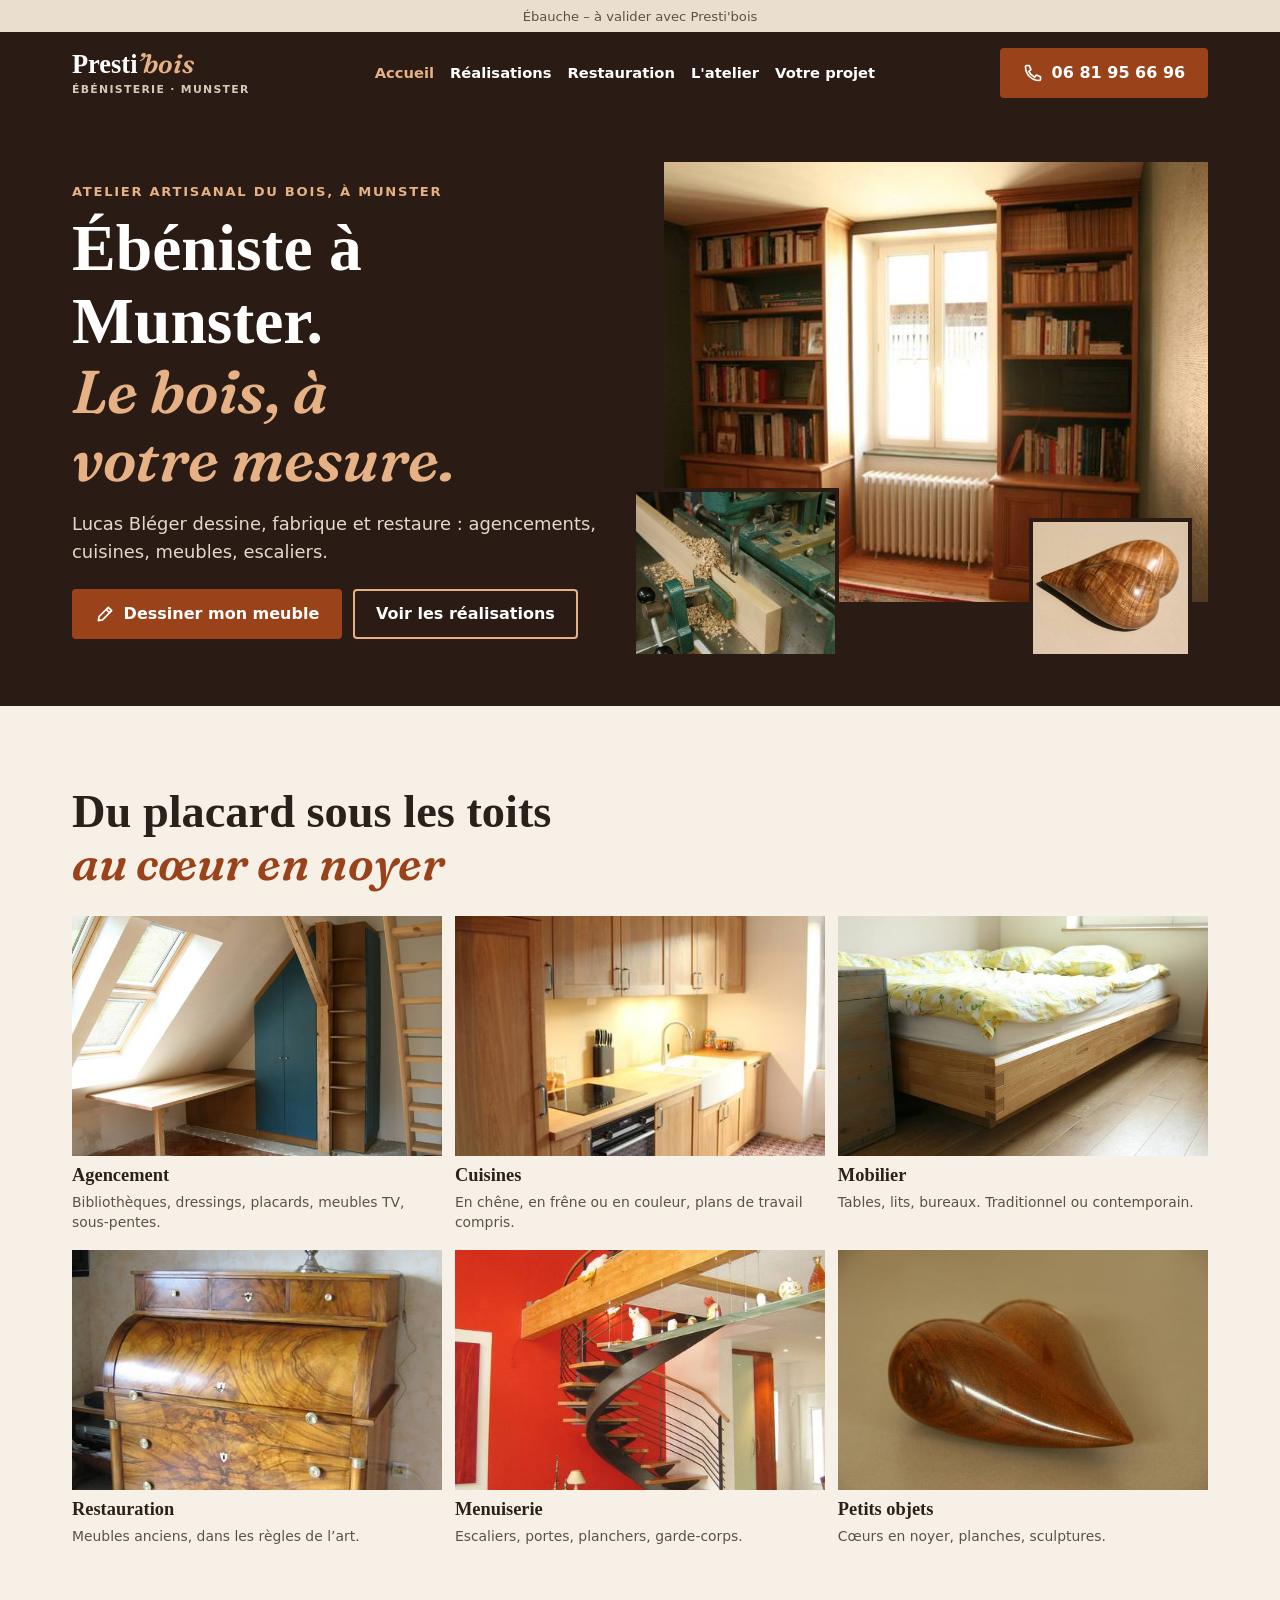
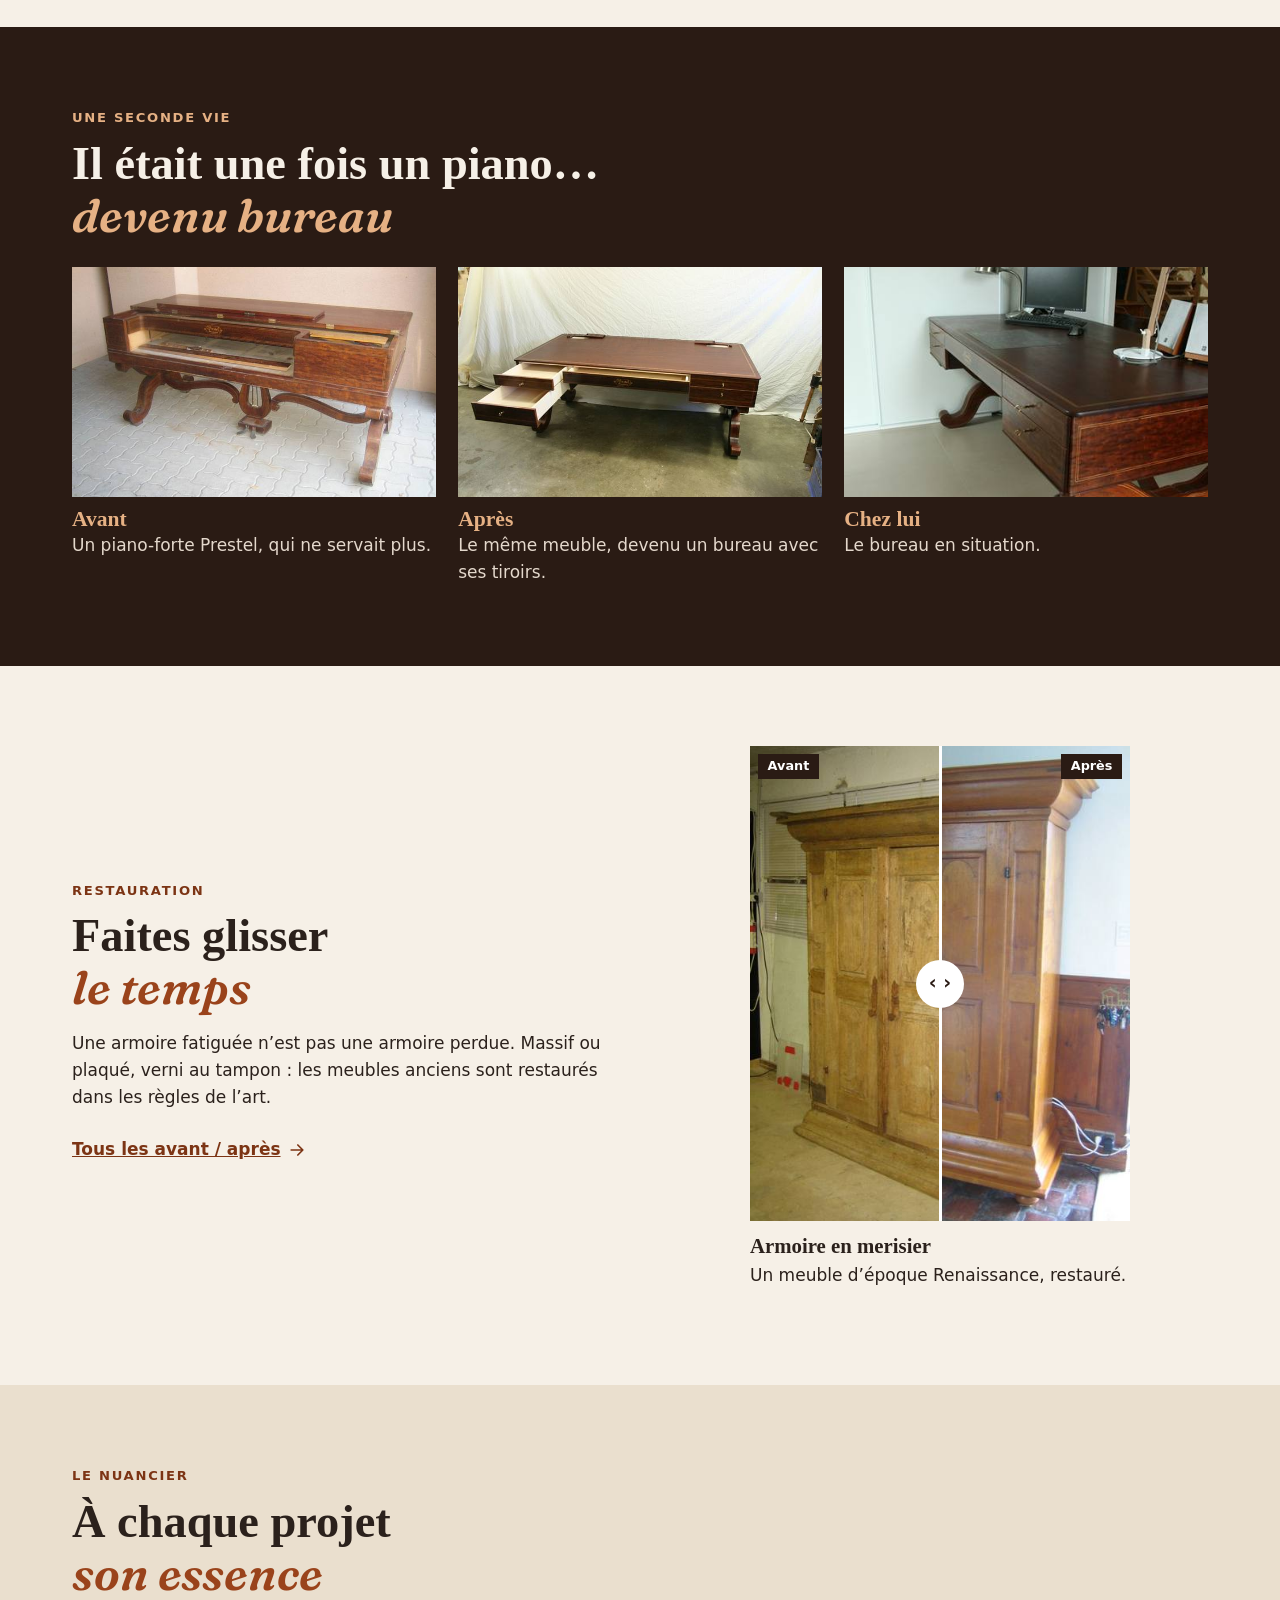
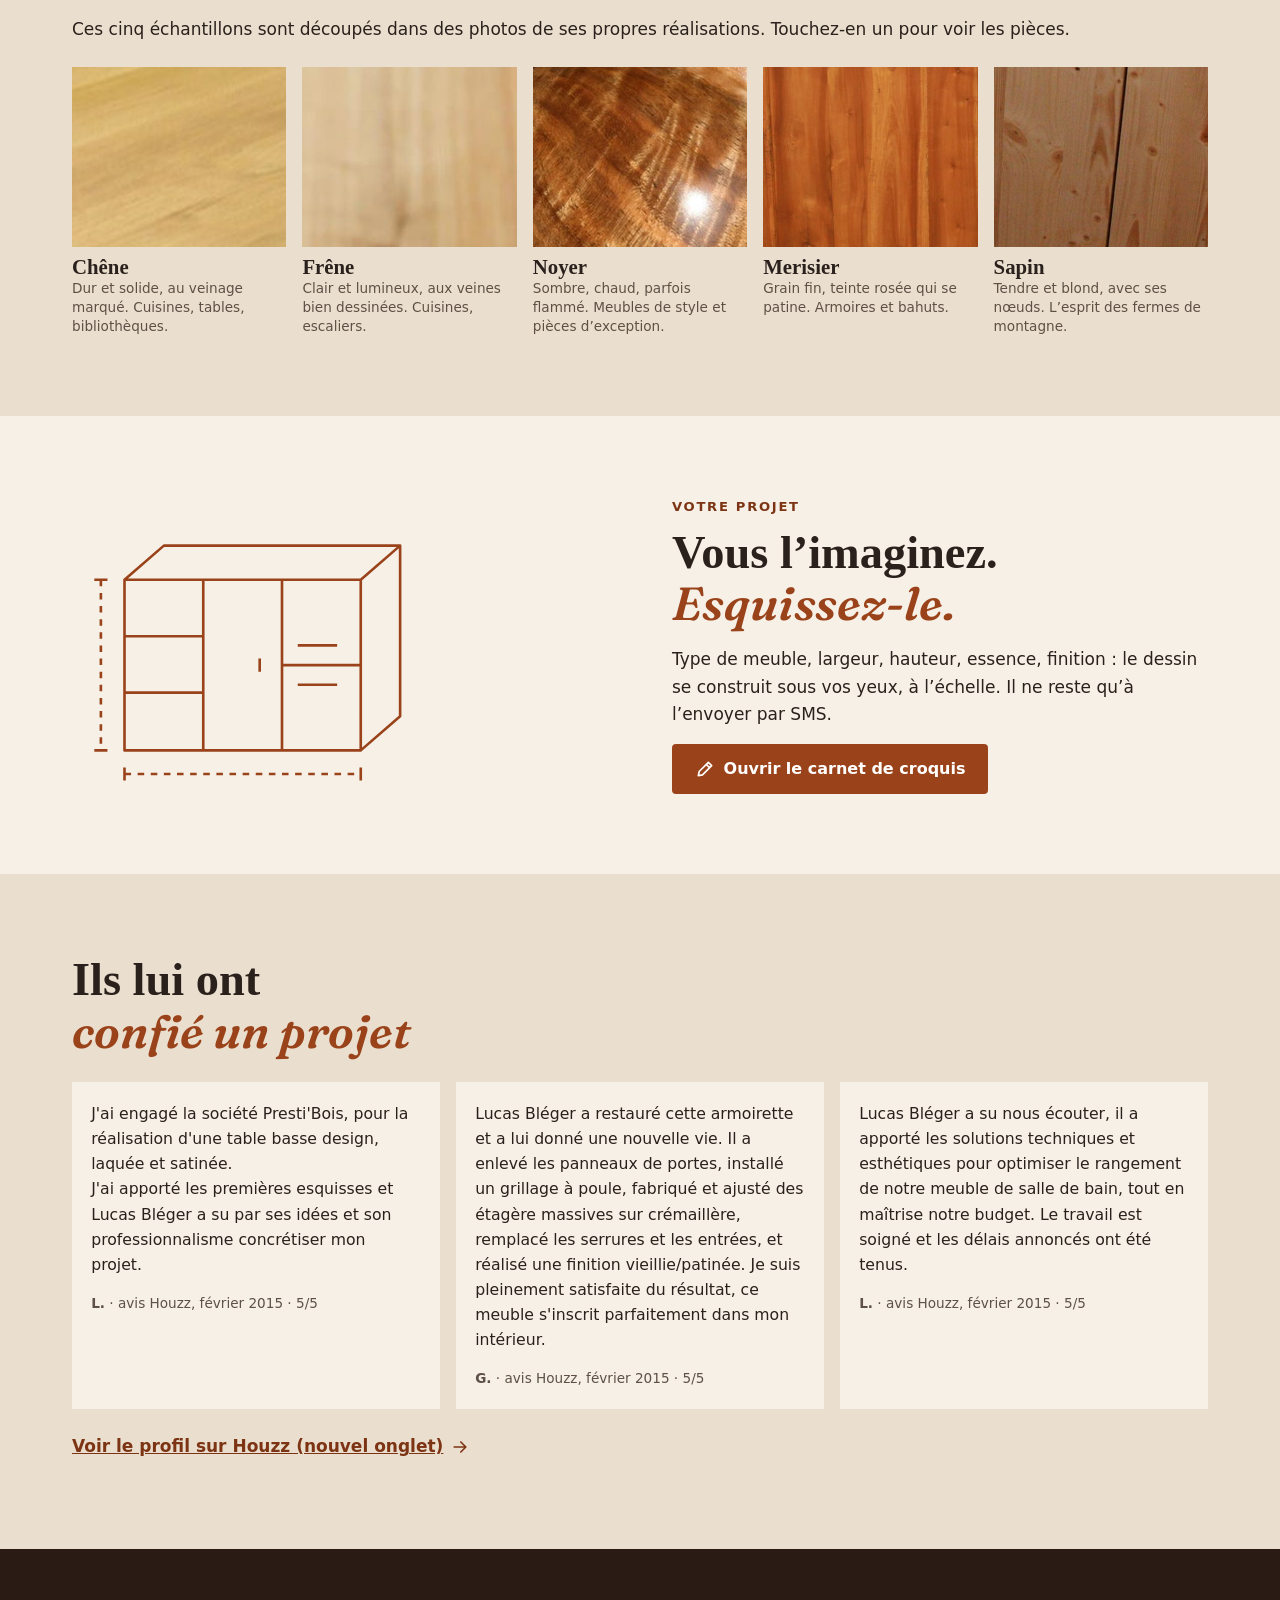
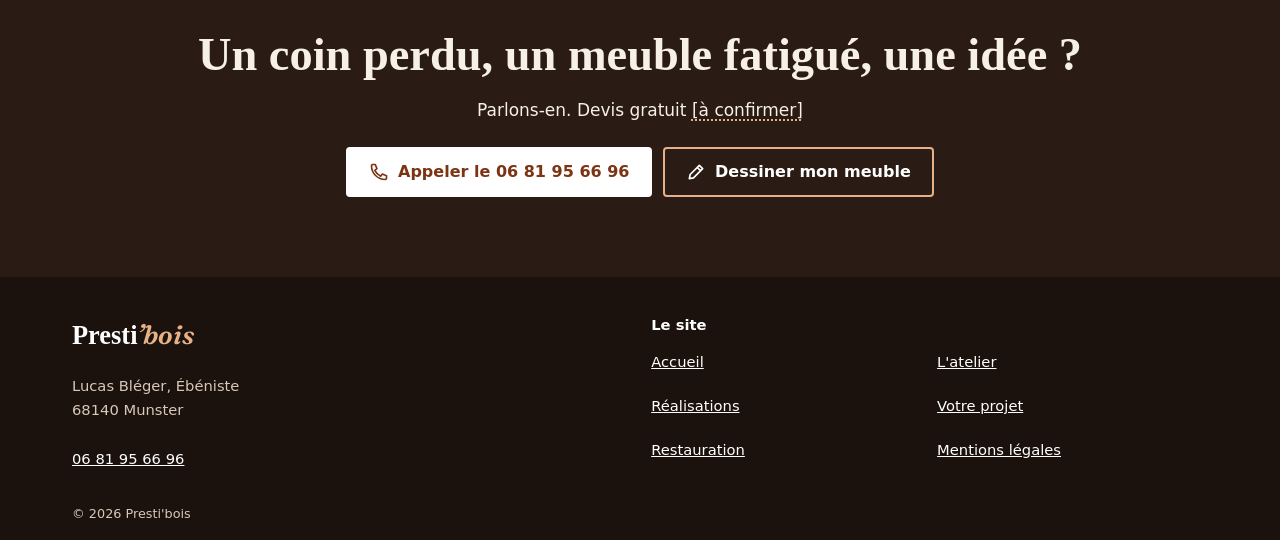
==== index.html @ 43bd78f5 "Ébauche du site Presti'bois Site généré par presti-bois/generer.py (noindex, ébauche à valider).  Co" ====
<!DOCTYPE html>
<html lang="fr">
<head>
  <meta charset="utf-8">
  <meta name="viewport" content="width=device-width, initial-scale=1">
  <!--
  AVANT LA MISE EN LIGNE
  [ ] "maquette": false (retire le bandeau et le noindex)
  [ ] site.url : la vraie adresse
  [ ] Renseigner tous les [à compléter]

  POINTS À VÉRIFIER
  [ ] Accord de Lucas Bléger pour le site, son portrait et chaque photo (auteur, accord des clients photographiés chez eux)
  [ ] Accord pour afficher les 3 avis Houzz de 2015
  [ ] Téléphone, SIRET, TVA : repris de Houzz, toujours à jour ?
  [ ] Titre d’ébéniste, qualifications, année de création, parcours
  [ ] Devis gratuit : écrit sur Houzz, toujours vrai ?
  [ ] Essences proposées et descriptions, finitions (huilé, verni, laqué)
  [ ] Les textes des étapes de fabrication : à relire avec Lucas Bléger
  [ ] Regroupement des photos par chantier et noms des chantiers
  [ ] Petits objets encore à la vente ?
  [ ] Prix : affichage obligatoire pour certaines prestations, à vérifier
  [ ] Nom de domaine : presti-bois.fr ne répond plus, savoir qui le possède
-->
  <title>Ébéniste à Munster, meubles sur mesure | Presti&#x27;bois</title>
  <meta name="description" content="Presti&#x27;bois, atelier artisanal du bois à Munster : agencement, cuisines et meubles sur mesure, restauration de meubles anciens.">
  <meta name="robots" content="noindex, nofollow">
  <link rel="canonical" href="https://sneaqix.github.io/prestibois-site/">
  <meta property="og:type" content="website">
  <meta property="og:locale" content="fr_FR">
  <meta property="og:title" content="Ébéniste à Munster, meubles sur mesure | Presti&#x27;bois">
  <meta property="og:description" content="Presti&#x27;bois, atelier artisanal du bois à Munster : agencement, cuisines et meubles sur mesure, restauration de meubles anciens.">
  <meta property="og:url" content="https://sneaqix.github.io/prestibois-site/">
  <meta property="og:image" content="https://sneaqix.github.io/prestibois-site/photos/partage.jpg">
  <meta name="theme-color" content="#2a1b14">
  <link rel="icon" href="assets/img/favicon.svg" type="image/svg+xml">
  <!-- Police hébergée avec le site : aucune requête vers Google -->
  <link rel="preload" href="assets/fonts/fraunces-600-normal.woff2" as="font" type="font/woff2" crossorigin>
  <link rel="stylesheet" href="assets/css/style.css?v=a4bd8cd8">
  <style>
    :root {
      --nuit: #2a1b14;
      --action: #9a431b;
      --papier: #f6f0e7;
    }
  </style>
  <script type="application/ld+json">
{
  "@context": "https://schema.org",
  "@type": "HomeAndConstructionBusiness",
  "name": "Presti'bois",
  "description": "Atelier artisanal du travail du bois : meubles sur mesure, agencement, restauration.",
  "url": "https://sneaqix.github.io/prestibois-site/",
  "image": "https://sneaqix.github.io/prestibois-site/photos/partage.jpg",
  "telephone": "+33681956696",
  "address": {
    "@type": "PostalAddress",
    "postalCode": "68140",
    "addressLocality": "Munster",
    "addressCountry": "FR"
  },
  "areaServed": {
    "@type": "City",
    "name": "Munster"
  },
  "sameAs": [
    "https://www.houzz.fr/professionnels/specialiste-amenagements-sur-mesure-bibliotheques-et-dressings/presti-bois-pfvwfr-pf~378560988"
  ]
}
</script>
  <script>document.documentElement.classList.add('js');</script>
  <script src="assets/js/main.js?v=19f51cc4" defer></script>
</head>
<body class="page-accueil">
  <a class="evitement" href="#contenu">Aller au contenu</a>
  <p class="bandeau">Ébauche – à valider avec Presti'bois</p>
  <header class="entete">
    <div class="large entete__ligne">
      <a class="marque" href="index.html">Presti<em>’bois</em><small>Ébénisterie · Munster</small></a>
      <button class="menu-bouton" type="button" aria-expanded="false" aria-controls="menu">Menu</button>
      <nav class="menu" id="menu" aria-label="Menu principal">
        <ul>
          <li><a href="index.html" aria-current="page">Accueil</a></li>
<li><a href="realisations.html">Réalisations</a></li>
<li><a href="restauration.html">Restauration</a></li>
<li><a href="atelier.html">L&#x27;atelier</a></li>
<li><a href="projet.html">Votre projet</a></li>
        </ul>
      </nav>
      <a class="bouton bouton--action entete__tel" href="tel:+33681956696" aria-label="Appeler le 06 81 95 66 96"><svg class="icone" aria-hidden="true" focusable="false" viewBox="0 0 24 24" width="20" height="20" fill="none" stroke="currentColor" stroke-width="2" stroke-linecap="round" stroke-linejoin="round"><path d="M7.5 3h-3A1.5 1.5 0 0 0 3 4.5 16.5 16.5 0 0 0 19.5 21a1.5 1.5 0 0 0 1.5-1.5v-3l-5-2-2 2.5a14 14 0 0 1-7-7l2.5-2z"/></svg>06 81 95 66 96</a>
    </div>
  </header>

  <main id="contenu" tabindex="-1">
    <!-- 1. La promesse et trois échelles : la pièce, le geste, l'objet -->
<section class="hero">
  <div class="large hero__grille">
    <div class="hero__texte">
      <p class="surtitre">Atelier artisanal du bois, à Munster</p>
      <h1>Ébéniste à Munster. <em>Le bois, à votre mesure.</em></h1>
      <p class="hero__accroche">Lucas Bléger dessine, fabrique et restaure : agencements, cuisines, meubles, escaliers.</p>
      <div class="boutons">
        <a class="bouton bouton--action" href="projet.html"><svg class="icone" aria-hidden="true" focusable="false" viewBox="0 0 24 24" width="20" height="20" fill="none" stroke="currentColor" stroke-width="2" stroke-linecap="round" stroke-linejoin="round"><path d="M4 20l1-5L16 4l4 4L9 19zM13.5 6.5l4 4"/></svg>Dessiner mon meuble</a>
        <a class="bouton bouton--contour" href="realisations.html">Voir les réalisations</a>
      </div>
    </div>
    <div class="hero__photos">
      <img class="hero__grande" src="photos/petit/bibliotheque-en-chene-040.jpg" srcset="photos/petit/bibliotheque-en-chene-040.jpg 640w, photos/grand/bibliotheque-en-chene-040.jpg 1400w" sizes="(min-width: 900px) 620px, 92vw" width="640" height="427" alt="Bibliothèque en chêne réalisée sur mesure" loading="eager" fetchpriority="high">
      <img class="hero__detail" src="photos/petit/mortaisage-008.jpg" srcset="photos/petit/mortaisage-008.jpg 640w, photos/grand/mortaisage-008.jpg 990w" sizes="260px" width="640" height="427" alt="Mortaise creusée à l&#x27;atelier" loading="lazy">
      <img class="hero__objet" src="photos/petit/coeur-en-noyer-056.jpg" srcset="photos/petit/coeur-en-noyer-056.jpg 640w, photos/grand/coeur-en-noyer-056.jpg 990w" sizes="220px" width="640" height="427" alt="Cœur sculpté dans du noyer" loading="lazy">
    </div>
  </div>
</section>

<!-- 2. Savoir-faire : chaque carte ouvre la galerie déjà filtrée -->
<section class="section">
  <div class="large">
    <h2>Du placard sous les toits <em>au cœur en noyer</em></h2>
    <ul class="metiers">
      <li class="metier"><img src="photos/petit/bureau-placards-et-etageres-011.jpg" srcset="photos/petit/bureau-placards-et-etageres-011.jpg 640w, photos/grand/bureau-placards-et-etageres-011.jpg 1400w" sizes="(min-width: 900px) 360px, 46vw" width="640" height="462" alt="" loading="lazy"><div class="metier__texte"><h3><a href="realisations.html#famille-rangements">Agencement</a></h3><p>Bibliothèques, dressings, placards, meubles TV, sous-pentes.</p></div></li>
<li class="metier"><img src="photos/petit/cuisine-en-chene-045.jpg" srcset="photos/petit/cuisine-en-chene-045.jpg 426w, photos/grand/cuisine-en-chene-045.jpg 933w" sizes="(min-width: 900px) 360px, 46vw" width="426" height="640" alt="" loading="lazy"><div class="metier__texte"><h3><a href="realisations.html#famille-cuisines">Cuisines</a></h3><p>En chêne, en frêne ou en couleur, plans de travail compris.</p></div></li>
<li class="metier"><img src="photos/petit/lit-contemporain-109.jpg" srcset="photos/petit/lit-contemporain-109.jpg 640w, photos/grand/lit-contemporain-109.jpg 990w" sizes="(min-width: 900px) 360px, 46vw" width="640" height="427" alt="" loading="lazy"><div class="metier__texte"><h3><a href="realisations.html#famille-mobilier">Mobilier</a></h3><p>Tables, lits, bureaux. Traditionnel ou contemporain.</p></div></li>
<li class="metier"><img src="photos/petit/bureau-a-cylindre-placage-de-noyer-072.jpg" srcset="photos/petit/bureau-a-cylindre-placage-de-noyer-072.jpg 480w, photos/grand/bureau-a-cylindre-placage-de-noyer-072.jpg 1050w" sizes="(min-width: 900px) 360px, 46vw" width="480" height="640" alt="" loading="lazy"><div class="metier__texte"><h3><a href="realisations.html#famille-restauration">Restauration</a></h3><p>Meubles anciens, dans les règles de l’art.</p></div></li>
<li class="metier"><img src="photos/petit/escalier-en-colimacon-091.jpg" srcset="photos/petit/escalier-en-colimacon-091.jpg 480w, photos/grand/escalier-en-colimacon-091.jpg 1050w" sizes="(min-width: 900px) 360px, 46vw" width="480" height="640" alt="" loading="lazy"><div class="metier__texte"><h3><a href="realisations.html#famille-menuiserie">Menuiserie</a></h3><p>Escaliers, portes, planchers, garde-corps.</p></div></li>
<li class="metier"><img src="photos/petit/coeur-en-noyer-057.jpg" srcset="photos/petit/coeur-en-noyer-057.jpg 640w, photos/grand/coeur-en-noyer-057.jpg 990w" sizes="(min-width: 900px) 360px, 46vw" width="640" height="427" alt="" loading="lazy"><div class="metier__texte"><h3><a href="realisations.html#famille-objets">Petits objets</a></h3><p>Cœurs en noyer, planches, sculptures.</p></div></li>
    </ul>
  </div>
</section>

<!-- 3. Une histoire vraie -->
<section class="section section--nuit histoire">
  <div class="large">
    <p class="surtitre">Une seconde vie</p>
    <h2>Il était une fois un piano… <em>devenu bureau</em></h2>
    <ol class="histoire__scenes">
      <li><figure><img src="photos/petit/piano-forte-prestel-106.jpg" srcset="photos/petit/piano-forte-prestel-106.jpg 640w, photos/grand/piano-forte-prestel-106.jpg 990w" sizes="(min-width: 900px) 33vw, 92vw" width="640" height="480" alt="Piano transformé en bureau : avant" loading="lazy"><figcaption><strong>Avant</strong> Un piano-forte Prestel, qui ne servait plus.</figcaption></figure></li>
<li><figure><img src="photos/petit/piano-transforme-en-bureau-108.jpg" srcset="photos/petit/piano-transforme-en-bureau-108.jpg 640w, photos/grand/piano-transforme-en-bureau-108.jpg 990w" sizes="(min-width: 900px) 33vw, 92vw" width="640" height="427" alt="Piano transformé en bureau : après" loading="lazy"><figcaption><strong>Après</strong> Le même meuble, devenu un bureau avec ses tiroirs.</figcaption></figure></li>
<li><figure><img src="photos/petit/le-bureau-en-situation-110.jpg" srcset="photos/petit/le-bureau-en-situation-110.jpg 427w, photos/grand/le-bureau-en-situation-110.jpg 660w" sizes="(min-width: 900px) 33vw, 92vw" width="427" height="640" alt="Piano transformé en bureau : chez lui" loading="lazy"><figcaption><strong>Chez lui</strong> Le bureau en situation.</figcaption></figure></li>
    </ol>
  </div>
</section>

<!-- 4. Avant / après -->
<section class="section">
  <div class="large duo">
    <div>
      <p class="surtitre">Restauration</p>
      <h2>Faites glisser <em>le temps</em></h2>
      <p>Une armoire fatiguée n’est pas une armoire perdue. Massif ou plaqué, verni au tampon : les meubles anciens sont restaurés dans les règles de l’art.</p>
      <a class="lien" href="restauration.html">Tous les avant / après <svg class="icone" aria-hidden="true" focusable="false" viewBox="0 0 24 24" width="20" height="20" fill="none" stroke="currentColor" stroke-width="2" stroke-linecap="round" stroke-linejoin="round"><path d="M5 12h14M13 6l6 6-6 6"/></svg></a>
    </div>
    <ul class="comparaisons comparaisons--une">
      <li><div class="comparer" data-titre="Armoire en merisier" style="--ratio: 125%"><figure class="comparer__apres"><img src="photos/petit/armoire-en-merisier-d-epoque-renaissance-075.jpg" srcset="photos/petit/armoire-en-merisier-d-epoque-renaissance-075.jpg 480w, photos/grand/armoire-en-merisier-d-epoque-renaissance-075.jpg 742w" sizes="(min-width: 900px) 33vw, 92vw" width="480" height="640" alt="Armoire en merisier : après" loading="lazy"><figcaption>Après</figcaption></figure><figure class="comparer__avant"><img src="photos/petit/armoire-en-merisier-d-epoque-renaissance-074.jpg" srcset="photos/petit/armoire-en-merisier-d-epoque-renaissance-074.jpg 480w, photos/grand/armoire-en-merisier-d-epoque-renaissance-074.jpg 742w" sizes="(min-width: 900px) 33vw, 92vw" width="480" height="640" alt="Armoire en merisier : avant" loading="lazy"><figcaption>Avant</figcaption></figure></div><h3>Armoire en merisier</h3><p>Un meuble d’époque Renaissance, restauré.</p></li>
    </ul>
  </div>
</section>

<!-- 5. Les bois, photographiés sur ses propres réalisations -->
<section class="section section--sable">
  <div class="large">
    <p class="surtitre">Le nuancier</p>
    <h2>À chaque projet <em>son essence</em></h2>
    <p>Ces cinq échantillons sont découpés dans des photos de ses propres réalisations. Touchez-en un pour voir les pièces.</p>
    <ul class="nuancier">
      <li><a class="essence" href="realisations.html#bois-chene"><img src="photos/bois/chene.jpg" width="420" height="420" alt="" loading="lazy"><strong>Chêne</strong><span>Dur et solide, au veinage marqué. Cuisines, tables, bibliothèques.</span></a></li>
<li><a class="essence" href="realisations.html#bois-frene"><img src="photos/bois/frene.jpg" width="420" height="420" alt="" loading="lazy"><strong>Frêne</strong><span>Clair et lumineux, aux veines bien dessinées. Cuisines, escaliers.</span></a></li>
<li><a class="essence" href="realisations.html#bois-noyer"><img src="photos/bois/noyer.jpg" width="420" height="420" alt="" loading="lazy"><strong>Noyer</strong><span>Sombre, chaud, parfois flammé. Meubles de style et pièces d’exception.</span></a></li>
<li><a class="essence" href="realisations.html#bois-merisier"><img src="photos/bois/merisier.jpg" width="420" height="420" alt="" loading="lazy"><strong>Merisier</strong><span>Grain fin, teinte rosée qui se patine. Armoires et bahuts.</span></a></li>
<li><a class="essence" href="realisations.html#bois-sapin"><img src="photos/bois/sapin.jpg" width="420" height="420" alt="" loading="lazy"><strong>Sapin</strong><span>Tendre et blond, avec ses nœuds. L’esprit des fermes de montagne.</span></a></li>
    </ul>
  </div>
</section>

<!-- 6. Le carnet de croquis -->
<section class="section">
  <div class="large invitation">
    <svg class="invitation__croquis" viewBox="0 0 320 220" aria-hidden="true" focusable="false">
      <g fill="none" stroke="currentColor" stroke-width="2" stroke-linejoin="round">
        <path d="M40 60h180v130H40zM40 60l30-26h180l-30 26M250 34v130l-30 26M100 60v130M160 60v130M40 103h60M40 146h60M160 125h60"/>
        <path stroke-dasharray="5 5" d="M40 208h180M22 60v130"/>
        <path d="M40 203v10M220 203v10M17 60h10M17 190h10"/>
        <path d="M143 120v10M172 110h30M172 140h30"/>
      </g>
    </svg>
    <div>
      <p class="surtitre">Votre projet</p>
      <h2>Vous l’imaginez. <em>Esquissez-le.</em></h2>
      <p>Type de meuble, largeur, hauteur, essence, finition : le dessin se construit sous vos yeux, à l’échelle. Il ne reste qu’à l’envoyer par SMS.</p>
      <a class="bouton bouton--action" href="projet.html"><svg class="icone" aria-hidden="true" focusable="false" viewBox="0 0 24 24" width="20" height="20" fill="none" stroke="currentColor" stroke-width="2" stroke-linecap="round" stroke-linejoin="round"><path d="M4 20l1-5L16 4l4 4L9 19zM13.5 6.5l4 4"/></svg>Ouvrir le carnet de croquis</a>
    </div>
  </div>
</section>

<!-- 7. Avis réels, datés -->
<section class="section section--sable">
  <div class="large">
    <h2>Ils lui ont <em>confié un projet</em></h2>
    <ul class="avis">
      <li><figure><blockquote><p>J&#x27;ai engagé la société Presti&#x27;Bois, pour la réalisation d&#x27;une table basse design, laquée et satinée.<br>J&#x27;ai apporté les premières esquisses et Lucas Bléger a su par ses idées et son professionnalisme concrétiser mon projet.</p></blockquote><figcaption><strong>L.</strong> · avis Houzz, février 2015 · 5/5</figcaption></figure></li>
<li><figure><blockquote><p>Lucas Bléger a restauré cette armoirette et a lui donné une nouvelle vie. Il a enlevé les panneaux de portes, installé un grillage à poule, fabriqué et ajusté des étagère massives sur crémaillère,  remplacé les serrures et les entrées,  et réalisé une finition vieillie/patinée. Je suis pleinement satisfaite du résultat, ce meuble s&#x27;inscrit parfaitement dans mon intérieur.</p></blockquote><figcaption><strong>G.</strong> · avis Houzz, février 2015 · 5/5</figcaption></figure></li>
<li><figure><blockquote><p>Lucas Bléger a su nous écouter, il a apporté les solutions techniques et esthétiques pour optimiser le rangement de notre meuble de salle de bain, tout en maîtrise notre  budget. Le travail est soigné et les délais annoncés ont été tenus.</p></blockquote><figcaption><strong>L.</strong> · avis Houzz, février 2015 · 5/5</figcaption></figure></li>
    </ul>
    <a class="lien" href="https://www.houzz.fr/professionnels/specialiste-amenagements-sur-mesure-bibliotheques-et-dressings/presti-bois-pfvwfr-pf~378560988" target="_blank" rel="noopener">Voir le profil sur Houzz (nouvel onglet) <svg class="icone" aria-hidden="true" focusable="false" viewBox="0 0 24 24" width="20" height="20" fill="none" stroke="currentColor" stroke-width="2" stroke-linecap="round" stroke-linejoin="round"><path d="M5 12h14M13 6l6 6-6 6"/></svg></a>
  </div>
</section>

<section class="section section--nuit appel">
  <div class="large">
    <h2>Un coin perdu, un meuble fatigué, une idée ?</h2>
    <p>Parlons-en. Devis gratuit <span class="a-completer">[à confirmer]</span></p>
    <div class="boutons">
      <a class="bouton bouton--clair" href="tel:+33681956696"><svg class="icone" aria-hidden="true" focusable="false" viewBox="0 0 24 24" width="20" height="20" fill="none" stroke="currentColor" stroke-width="2" stroke-linecap="round" stroke-linejoin="round"><path d="M7.5 3h-3A1.5 1.5 0 0 0 3 4.5 16.5 16.5 0 0 0 19.5 21a1.5 1.5 0 0 0 1.5-1.5v-3l-5-2-2 2.5a14 14 0 0 1-7-7l2.5-2z"/></svg><span>Appeler le <span class="numero">06 81 95 66 96</span></span></a>
      <a class="bouton bouton--contour" href="projet.html"><svg class="icone" aria-hidden="true" focusable="false" viewBox="0 0 24 24" width="20" height="20" fill="none" stroke="currentColor" stroke-width="2" stroke-linecap="round" stroke-linejoin="round"><path d="M4 20l1-5L16 4l4 4L9 19zM13.5 6.5l4 4"/></svg>Dessiner mon meuble</a>
    </div>
  </div>
</section>

  </main>

  <footer class="pied">
    <div class="large pied__grille">
      <div>
        <p class="marque">Presti<em>’bois</em></p>
        <p>Lucas Bléger, Ébéniste<br>68140 Munster</p>
        <a href="tel:+33681956696">06 81 95 66 96</a>
      </div>
      <div>
        <p class="pied__titre">Le site</p>
        <ul class="pied__liens">
          <li><a href="index.html" aria-current="page">Accueil</a></li>
<li><a href="realisations.html">Réalisations</a></li>
<li><a href="restauration.html">Restauration</a></li>
<li><a href="atelier.html">L&#x27;atelier</a></li>
<li><a href="projet.html">Votre projet</a></li>
          <li><a href="mentions-legales.html">Mentions légales</a></li>
        </ul>
      </div>
    </div>
    <p class="large pied__fin">© 2026 Presti&#x27;bois</p>
  </footer>

  <div class="barre">
    <a class="bouton bouton--action" href="tel:+33681956696"><svg class="icone" aria-hidden="true" focusable="false" viewBox="0 0 24 24" width="20" height="20" fill="none" stroke="currentColor" stroke-width="2" stroke-linecap="round" stroke-linejoin="round"><path d="M7.5 3h-3A1.5 1.5 0 0 0 3 4.5 16.5 16.5 0 0 0 19.5 21a1.5 1.5 0 0 0 1.5-1.5v-3l-5-2-2 2.5a14 14 0 0 1-7-7l2.5-2z"/></svg>Appeler</a>
    <a class="bouton bouton--trait" href="projet.html"><svg class="icone" aria-hidden="true" focusable="false" viewBox="0 0 24 24" width="20" height="20" fill="none" stroke="currentColor" stroke-width="2" stroke-linecap="round" stroke-linejoin="round"><path d="M4 20l1-5L16 4l4 4L9 19zM13.5 6.5l4 4"/></svg>Mon projet</a>
  </div>
</body>
</html>
---- assets/css/style.css ----
/* ==========================================================================
   STYLE DE PRESTI'BOIS
   --------------------------------------------------------------------------
   Mobile d'abord. L'idée : un carnet d'atelier. Noyer sombre, papier, cuivre.
   Pas de color-mix : des couleurs simples, comprises par les vieux téléphones.

     1. Variables et police      6. Avant / après
     2. Base et boutons          7. Fabrication
     3. En-tête, menu            8. Carnet de croquis
     4. Accueil                  9. Pied, barre du bas
     5. Galerie, visionneuse    10. Grand écran
                                11. Animations
   ========================================================================== */

/* 1. VARIABLES ET POLICE ---------------------------------------------------- */
:root {
  --nuit: #2a1b14;                 /* noyer */
  --action: #9a431b;               /* cuivre : texte blanc lisible dessus */
  --action-fonce: #7c3414;
  --cuivre-clair: #e6b184;         /* pour écrire sur fond sombre */
  --papier: #f6f0e7;
  --sable: #eadfce;
  --texte: #2b211c;
  --doux: #5e5046;
  --trait: #cdbca6;
  --titres: "Fraunces", Georgia, "Times New Roman", serif;
  --marge: 1.25rem;
  --barre: 66px;
}
@font-face {
  font-family: "Fraunces";
  src: url("../fonts/fraunces-600-normal.woff2") format("woff2");
  font-weight: 600;
  font-display: swap;
}
@font-face {
  font-family: "Fraunces";
  src: url("../fonts/fraunces-600-italic.woff2") format("woff2");
  font-weight: 600;
  font-style: italic;
  font-display: swap;
}

/* 2. BASE ET BOUTONS -------------------------------------------------------- */
*, *::before, *::after { box-sizing: border-box; }
html {
  font-family: system-ui, -apple-system, "Segoe UI", Roboto, Arial, sans-serif;
  color: var(--texte);
  background: var(--papier);
  line-height: 1.6;
  scroll-padding-top: 90px;
  scroll-padding-bottom: calc(var(--barre) + 12px);
  -webkit-text-size-adjust: 100%;
}
body { margin: 0; padding-bottom: var(--barre); font-size: 1.0625rem; }
[hidden] { display: none !important; }
img { display: block; max-width: 100%; height: auto; }
a { color: var(--action); }
p { margin: 0 0 1rem; }
ul, ol { margin: 0; padding: 0; list-style: none; }
figure { margin: 0; }
h1, h2, h3 {
  margin: 0 0 1rem;
  font-family: var(--titres);
  font-weight: 600;
  line-height: 1.12;
  text-wrap: balance;
}
h1 { font-size: clamp(2.3rem, 9vw, 4.1rem); }
h2 { font-size: clamp(1.8rem, 6vw, 2.9rem); }
h3 { margin-bottom: 0.3rem; font-size: 1.3rem; }
h1 em, h2 em { display: block; color: var(--action); }
:focus-visible { outline: 3px solid var(--texte); outline-offset: 3px; }
.hero :focus-visible, .section--nuit :focus-visible, .titre-page :focus-visible,
.entete :focus-visible, .pied :focus-visible { outline-color: var(--cuivre-clair); }
main:focus { outline: 0; }

.large { width: 100%; max-width: 1200px; margin: 0 auto; padding-left: var(--marge); padding-right: var(--marge); }
.section { padding-top: 3.25rem; padding-bottom: 3.25rem; }
.section--serree { padding-top: 1.75rem; }
.section--sable { background: var(--sable); }
.section--nuit, .titre-page { background: var(--nuit); color: #f6f0e7; }
.section--nuit em, .titre-page em, .hero em, .section--nuit .surtitre, .titre-page .surtitre { color: var(--cuivre-clair); }
.titre-page { padding: 2.5rem 0; }
.titre-page p:last-child { margin-bottom: 0; }
.surtitre {
  margin-bottom: 0.6rem;
  color: var(--action-fonce);
  font-size: 0.82rem;
  font-weight: 700;
  letter-spacing: 0.13em;
  text-transform: uppercase;
}
.petit { margin-top: 0.8rem; color: var(--doux); font-size: 0.88rem; line-height: 1.5; }
.visuellement-cache { position: absolute; width: 1px; height: 1px; overflow: hidden; clip-path: inset(50%); white-space: nowrap; }
.icone { flex-shrink: 0; }
.numero { white-space: nowrap; }

.boutons { display: flex; flex-direction: column; gap: 0.7rem; margin-top: 1.4rem; }
.bouton {
  display: inline-flex;
  align-items: center;
  justify-content: center;
  gap: 0.55rem;
  min-height: 50px;
  padding: 0.65rem 1.3rem;
  border: 2px solid transparent;
  border-radius: 4px;
  background: transparent;
  font: 700 1rem/1.25 system-ui, -apple-system, "Segoe UI", Roboto, Arial, sans-serif;
  text-align: center;
  text-decoration: none;
  cursor: pointer;
}
.bouton--action { border-color: var(--action); background: var(--action); color: #fff; }
.bouton--action:hover { border-color: var(--action-fonce); background: var(--action-fonce); }
.bouton--trait { border-color: var(--action); color: var(--action-fonce); }
.bouton--trait:hover { background: #fff; }
.bouton--clair { border-color: #fff; background: #fff; color: var(--action-fonce); }
.bouton--clair:hover { background: var(--papier); }
.bouton--contour { border-color: var(--cuivre-clair); color: #fff; }
.bouton--contour:hover { background: #442d22; }
.lien { display: inline-flex; align-items: center; gap: 0.4rem; min-height: 44px; color: var(--action-fonce); font-weight: 700; }

.a-completer {
  color: inherit;
  font-weight: 400;
  text-decoration: underline dotted var(--action) 2px;
  text-underline-offset: 0.22em;
  overflow-wrap: anywhere;
}
.section--nuit .a-completer, .titre-page .a-completer { text-decoration-color: var(--cuivre-clair); }
.encadre { padding: 1rem; border: 2px solid var(--action); }
.js .sans-js { display: none; }
.evitement { position: absolute; top: -100px; left: 0.5rem; z-index: 99; padding: 0.7rem 1rem; background: #fff; color: var(--texte); }
.evitement:focus { top: 0.5rem; }
.bandeau { margin: 0; padding: 0.35rem 1rem; background: var(--sable); color: var(--doux); font-size: 0.82rem; text-align: center; }

/* 3. EN-TÊTE, MENU ---------------------------------------------------------- */
.entete { position: relative; z-index: 30; background: var(--nuit); color: #fff; }
.js .entete { position: -webkit-sticky; position: sticky; top: 0; }
.entete__ligne { display: flex; flex-wrap: wrap; align-items: center; justify-content: space-between; min-height: 72px; }
.marque { display: inline-block; padding: 0.5rem 0; color: #fff; font: 600 1.65rem/1.05 var(--titres); text-decoration: none; }
.marque em { color: var(--cuivre-clair); }
.marque small {
  display: block;
  margin-top: 0.25rem;
  color: #d8c8b8;
  font: 600 0.68rem/1.2 system-ui, sans-serif;
  letter-spacing: 0.12em;
  text-transform: uppercase;
}
.menu { width: 100%; }
.menu a { display: flex; align-items: center; min-height: 52px; color: #fff; font-weight: 600; text-decoration: none; }
.menu a[aria-current] { color: var(--cuivre-clair); }
.menu-bouton { display: none; }
.js .menu-bouton {
  display: inline-flex;
  align-items: center;
  justify-content: center;
  min-width: 90px;
  min-height: 46px;
  border: 1px solid #a88d78;
  border-radius: 4px;
  background: transparent;
  color: #fff;
  font: inherit;
  font-weight: 700;
  cursor: pointer;
}
.js .menu {
  display: none;
  position: absolute;
  top: 100%;
  left: 0;
  right: 0;
  max-height: calc(100vh - 150px);
  padding: 0.5rem var(--marge) 1rem;
  overflow-y: auto;
  background: var(--nuit);
  box-shadow: 0 18px 30px rgba(0, 0, 0, 0.4);
}
.js .menu.est-ouvert { display: block; }
.entete__tel { display: none; }

/* 4. ACCUEIL ---------------------------------------------------------------- */
.hero { overflow: hidden; background: var(--nuit); color: #fff; }
.hero__texte { padding-top: 2rem; }
.hero .surtitre { color: var(--cuivre-clair); }
.hero h1 em { font-size: 0.92em; }
.hero__accroche { color: #e4d8cc; font-size: 1.12rem; }
.hero__photos { position: relative; margin: 2rem 0 2.5rem; padding-bottom: 2.4rem; }
.hero__grande { width: 100%; height: 250px; object-fit: cover; }
.hero__detail, .hero__objet {
  position: absolute;
  bottom: 0;
  border: 4px solid var(--nuit);
  object-fit: cover;
}
.hero__detail { left: 1rem; width: 38%; height: 108px; }
.hero__objet { right: 1rem; width: 30%; height: 92px; }

.metiers { display: grid; grid-template-columns: repeat(2, minmax(0, 1fr)); gap: 1.1rem 0.8rem; margin-top: 1.6rem; }
.metier { position: relative; }
.metier img { width: 100%; height: 140px; object-fit: cover; }
.metier__texte { padding-top: 0.55rem; }
.metier h3 { font-size: 1.15rem; }
.metier h3 a { display: inline-block; min-height: 24px; color: var(--texte); text-decoration: none; }
.metier h3 a::after { content: ""; position: absolute; top: 0; right: 0; bottom: 0; left: 0; }
.metier h3 a:focus-visible { outline: 0; }
.metier h3 a:focus-visible::after { outline: 3px solid var(--texte); outline-offset: 3px; }
.metier p { margin: 0; color: var(--doux); font-size: 0.87rem; line-height: 1.4; }

.histoire__scenes { display: grid; gap: 1.4rem; margin-top: 1.6rem; }
.histoire img { width: 100%; height: 230px; object-fit: cover; }
.histoire figcaption { padding-top: 0.6rem; color: #e4d8cc; }
.histoire figcaption strong { display: block; color: var(--cuivre-clair); font: 600 1.35rem var(--titres); }

.duo { display: grid; gap: 2rem; }
.nuancier { display: grid; grid-template-columns: repeat(2, minmax(0, 1fr)); gap: 1rem; margin-top: 1.5rem; }
.essence { display: block; color: var(--texte); text-decoration: none; }
.essence img { width: 100%; height: 120px; object-fit: cover; }
.essence strong { display: block; padding-top: 0.5rem; font: 600 1.3rem var(--titres); }
.essence span { display: block; color: var(--doux); font-size: 0.85rem; line-height: 1.4; }

.invitation { display: grid; gap: 1.5rem; align-items: center; }
.invitation__croquis { width: 100%; max-width: 420px; color: var(--action); }

.avis { display: grid; gap: 1rem; margin: 1.5rem 0 1rem; }
.avis figure { height: 100%; padding: 1.2rem; background: var(--papier); }
.avis blockquote { margin: 0; }
.avis blockquote p { font-size: 0.98rem; }
.avis figcaption { color: var(--doux); font-size: 0.85rem; }
.appel { text-align: center; }

/* 5. GALERIE, VISIONNEUSE --------------------------------------------------- */
.filtres {
  position: relative;
  display: flex;
  gap: 0.5rem;
  margin: 0 calc(-1 * var(--marge));
  padding: 0.3rem var(--marge) 0.6rem;
  overflow-x: auto;
  scrollbar-width: none;
}
.filtres::-webkit-scrollbar { display: none; }
.filtres button {
  flex-shrink: 0;
  min-height: 44px;
  padding: 0.4rem 1rem;
  border: 1px solid var(--doux);
  border-radius: 99px;
  background: transparent;
  color: var(--texte);
  font: inherit;
  font-size: 0.92rem;
  cursor: pointer;
}
.filtres .filtre-bois { border-style: dashed; }
.filtres button[aria-pressed="true"] { border-color: var(--nuit); background: var(--nuit); color: #fff; }
.filtres button:focus-visible { outline-offset: -4px; }
.filtres button[aria-pressed="true"]:focus-visible { outline-color: var(--cuivre-clair); }
.filtres__bilan { margin: 0.4rem 0 0.9rem; color: var(--doux); font-size: 0.88rem; }
.galerie { display: grid; grid-template-columns: repeat(2, minmax(0, 1fr)); gap: 1rem 0.7rem; }
.chantier a { display: block; min-height: 44px; color: var(--texte); text-decoration: none; }
.chantier__cadre { position: relative; display: block; overflow: hidden; background: var(--sable); }
.chantier img { width: 100%; height: 150px; object-fit: cover; }
.chantier__nombre { position: absolute; right: 0; bottom: 0; padding: 0.15rem 0.5rem; background: var(--nuit); color: #fff; font-size: 0.75rem; }
.chantier__titre { display: block; padding-top: 0.4rem; font-size: 0.9rem; font-weight: 600; line-height: 1.3; }
.voir-plus { width: 100%; margin-top: 1.5rem; }

.visionneuse {
  position: fixed;
  top: 0;
  left: 0;
  width: 100%;
  max-width: none;
  height: 100%;
  max-height: none;
  margin: 0;
  padding: 0;
  border: 0;
  background: #140d0a;
  color: #fff;
}
.visionneuse[open] { display: flex; flex-direction: column; }
.visionneuse :focus-visible { outline-color: var(--cuivre-clair); outline-offset: -3px; }
.visionneuse__haut, .visionneuse__bas { display: flex; align-items: center; justify-content: space-between; gap: 1rem; padding: 0.6rem 0.8rem; }
.visionneuse__haut p { margin: 0; font: 600 1.1rem var(--titres); }
.visionneuse__image { flex: 1; width: 100%; min-height: 0; object-fit: contain; touch-action: pan-y pinch-zoom; }
.visionneuse button {
  min-width: 52px;
  min-height: 48px;
  border: 1px solid #a88d78;
  border-radius: 4px;
  background: transparent;
  color: #fff;
  font: inherit;
  cursor: pointer;
}
.visionneuse button:disabled { opacity: 0.35; cursor: default; }
.sans-defilement { overflow: hidden; }

/* 6. AVANT / APRÈS ---------------------------------------------------------- */
.comparaisons { display: grid; gap: 2rem; align-items: start; }
.comparer { display: grid; grid-template-columns: 1fr 1fr; gap: 0.4rem; margin-bottom: 0.8rem; }
.comparer figure { position: relative; }
.comparer img { width: 100%; height: 190px; object-fit: cover; }
.comparer figcaption { position: absolute; top: 0.5rem; left: 0.5rem; padding: 0.15rem 0.6rem; background: var(--nuit); color: #fff; font-size: 0.8rem; font-weight: 700; }
/* Avec JS : les deux photos l'une sur l'autre, coupées à la position du curseur */
.comparer.est-active { position: relative; display: block; overflow: hidden; padding-top: var(--ratio); --position: 50%; }
.est-active figure { position: absolute; top: 0; right: 0; bottom: 0; left: 0; }
.est-active img { height: 100%; }
.est-active .comparer__avant {
  -webkit-clip-path: inset(0 calc(100% - var(--position)) 0 0);
  clip-path: inset(0 calc(100% - var(--position)) 0 0);
}
.est-active .comparer__apres figcaption { right: 0.5rem; left: auto; }
.comparer__trait {
  position: absolute;
  top: 0;
  bottom: 0;
  left: var(--position);
  width: 3px;
  margin-left: -1.5px;
  background: #fff;
  pointer-events: none;
}
.comparer__trait::after {
  content: "‹ ›";
  position: absolute;
  top: 50%;
  left: 50%;
  width: 48px;
  height: 48px;
  margin: -24px 0 0 -24px;
  border-radius: 50%;
  background: #fff;
  color: var(--nuit);
  font: 700 1.2rem/46px system-ui, sans-serif;
  text-align: center;
}
.comparer__curseur {
  position: absolute;
  top: 0;
  left: 0;
  z-index: 2;
  width: 100%;
  height: 100%;
  margin: 0;
  opacity: 0;
  cursor: ew-resize;
  touch-action: pan-y;
}
.comparer:focus-within { outline: 3px solid var(--action); outline-offset: 3px; }

/* 7. FABRICATION ------------------------------------------------------------ */
.etapes {
  position: relative;
  display: flex;
  gap: 0.8rem;
  margin: 1.5rem calc(-1 * var(--marge)) 0;
  padding: 0.3rem var(--marge) 0.8rem;
  overflow-x: auto;
  scroll-snap-type: x mandatory;
  scroll-padding-left: var(--marge);
}
.etapes:focus-visible { outline-offset: -3px; }
.etape { flex: 0 0 84%; max-width: 420px; background: var(--sable); scroll-snap-align: start; }
.etape img { width: 100%; height: 230px; object-fit: cover; }
.etape__texte { padding: 1rem; }
.etape__numero { margin: 0; color: var(--action-fonce); font-weight: 700; }
.etape__texte p:last-child { margin: 0; }

.portrait { display: grid; gap: 1.5rem; align-items: center; }
.portrait img { width: 200px; border-radius: 50%; }

/* 8. CARNET DE CROQUIS ------------------------------------------------------ */
.carnet { display: none; }
.js .carnet { display: grid; grid-template-columns: minmax(0, 1fr); gap: 1.4rem; align-items: start; }
/* Le dessin reste sous les yeux pendant qu'on règle */
.carnet__dessin {
  position: -webkit-sticky;
  position: sticky;
  top: 72px;
  z-index: 5;
  border: 1px solid var(--trait);
  /* papier quadrillé */
  background-color: #fffdf9;
  background-image: linear-gradient(#efe5d7 1px, transparent 1px), linear-gradient(90deg, #efe5d7 1px, transparent 1px);
  background-size: 20px 20px;
}
.carnet__dessin svg { display: block; width: 100%; height: 215px; }
.carnet__resume { margin: 0; padding: 0.4rem 0.7rem; border-top: 1px solid var(--trait); color: var(--doux); font-size: 0.82rem; line-height: 1.35; }
.carnet fieldset { min-width: 0; margin: 0 0 1.3rem; padding: 0; border: 0; }
.carnet legend { margin-bottom: 0.6rem; padding: 0; font: 600 1.3rem var(--titres); }
.options { display: flex; flex-wrap: wrap; gap: 0.5rem; }
.option { position: relative; }
.option input { position: absolute; top: 0; left: 0; width: 100%; height: 100%; margin: 0; opacity: 0; cursor: pointer; }
.option span {
  display: flex;
  align-items: center;
  gap: 0.5rem;
  min-height: 46px;
  padding: 0.35rem 0.8rem;
  border: 1px solid var(--doux);
  border-radius: 4px;
  font-size: 0.94rem;
}
.option--bois span { padding-left: 0.3rem; }
.option--bois img { width: 36px; height: 36px; }
.option input:checked + span { border-color: var(--nuit); background: var(--nuit); color: #fff; }
.option input:focus-visible + span { outline: 3px solid var(--action); outline-offset: 2px; }
.glissiere { display: block; margin-bottom: 0.3rem; font-weight: 600; }
.glissiere output { float: right; color: var(--action-fonce); }
.glissiere input { display: block; width: 100%; height: 44px; margin: 0; accent-color: var(--action); cursor: pointer; }
.champ { display: block; margin-top: 0.8rem; font-weight: 600; }
.champ select, .champ textarea {
  display: block;
  width: 100%;
  min-height: 48px;
  margin-top: 0.3rem;
  padding: 0.6rem;
  border: 1px solid var(--doux);
  border-radius: 4px;
  background: #fff;
  color: var(--texte);
  font: inherit;
}
.infos dt { color: var(--action-fonce); font-size: 0.8rem; font-weight: 700; letter-spacing: 0.1em; text-transform: uppercase; }
.infos dd { margin: 0 0 1rem; }
.texte { max-width: 780px; }
.texte h2 { margin-top: 1.8rem; font-size: 1.4rem; }
.texte p a { display: inline-block; min-height: 24px; }

/* 9. PIED, BARRE DU BAS ----------------------------------------------------- */
.pied { padding: 2.3rem 0 1rem; background: #1b110d; color: #d8c8b8; font-size: 0.92rem; }
.pied__grille { display: grid; gap: 1.4rem; }
.pied a { display: inline-flex; align-items: center; min-width: 44px; min-height: 44px; color: #fff; }
.pied__titre { margin-bottom: 0.2rem; color: #fff; font-weight: 700; }
.pied__liens { columns: 2; }
.pied__liens li { break-inside: avoid; }
.pied__fin { margin-top: 1.4rem; font-size: 0.8rem; }
.barre {
  position: fixed;
  right: 0;
  bottom: 0;
  left: 0;
  z-index: 40;
  display: grid;
  grid-template-columns: 1fr 1fr;
  gap: 0.5rem;
  height: var(--barre);
  padding: 0.5rem;
  background: var(--papier);
  border-top: 1px solid var(--trait);
}
.barre .bouton { min-height: 48px; padding: 0.3rem; white-space: nowrap; }

/* 10. GRAND ÉCRAN ----------------------------------------------------------- */
@media (min-width: 640px) {
  .boutons { flex-direction: row; flex-wrap: wrap; }
  .appel .boutons { justify-content: center; }
  .metiers, .galerie { grid-template-columns: repeat(3, minmax(0, 1fr)); }
  .metier img, .chantier img { height: 190px; }
  .histoire__scenes { grid-template-columns: repeat(3, minmax(0, 1fr)); }
  .comparaisons { grid-template-columns: repeat(2, minmax(0, 1fr)); }
  .comparaisons--une { grid-template-columns: minmax(0, 1fr); }
  .comparaisons--une li { width: 100%; max-width: 380px; margin: 0 auto; }
  .portrait { grid-template-columns: 1fr auto; }
  .pied__grille { grid-template-columns: 1fr 1fr; }
  .hero__grande { height: 360px; }
  .hero__detail, .hero__objet { height: 150px; }
  .voir-plus { width: auto; }
}

@media (min-width: 900px) {
  :root { --marge: 2rem; }
  html { scroll-padding-bottom: 12px; }
  body { padding-bottom: 0; }
  .barre, .js .menu-bouton { display: none; }
  .entete__ligne { flex-wrap: nowrap; gap: 1rem; min-height: 82px; }
  .menu, .js .menu { display: block; position: static; width: auto; max-height: none; padding: 0; overflow: visible; box-shadow: none; }
  .menu ul { display: flex; gap: 1rem; }
  .menu a { font-size: 0.92rem; white-space: nowrap; }
  .menu a:hover { color: var(--cuivre-clair); }

  .section { padding-top: 5rem; padding-bottom: 5rem; }
  .section--serree { padding-top: 2.5rem; }
  .titre-page { padding: 4rem 0; }
  .hero__grille { display: grid; grid-template-columns: minmax(0, 1fr) minmax(0, 1fr); gap: 3rem; align-items: center; }
  .hero__texte { padding: 3rem 0; }
  .hero__photos { margin: 3rem 0; padding-bottom: 3.5rem; }
  .hero__grande { height: 440px; }
  .hero__detail { left: -2rem; height: 170px; }
  .hero__objet { height: 140px; }
  .metier img { height: 240px; }
  .duo, .invitation { grid-template-columns: minmax(0, 1fr) minmax(0, 1fr); gap: 4rem; align-items: center; }
  .nuancier { grid-template-columns: repeat(5, minmax(0, 1fr)); }
  .essence img { height: 180px; }
  .avis { grid-template-columns: repeat(3, minmax(0, 1fr)); }
  .galerie { grid-template-columns: repeat(4, minmax(0, 1fr)); }
  .filtres { flex-wrap: wrap; margin: 0; padding-left: 0; padding-right: 0; overflow: visible; }
  .portrait img { width: 300px; }

  /* Les étapes s'empilent comme des planches pendant le défilement */
  .etapes { display: block; margin: 2rem 0 0; padding: 0; overflow: visible; }
  .etape {
    position: -webkit-sticky;
    position: sticky;
    top: calc(100px + var(--rang) * 14px);
    display: grid;
    grid-template-columns: 1.4fr 1fr;
    align-items: center;
    max-width: none;
    margin-bottom: 4rem;
    border: 1px solid var(--trait);
  }
  .etape img { height: 340px; }
  .etape__texte { padding: 2rem 3rem; }
  .etape h3 { font-size: 2.2rem; }

  .js .carnet { grid-template-columns: minmax(0, 1.2fr) minmax(0, 1fr); gap: 2.5rem; }
  .carnet__dessin { top: 102px; }
  .carnet__dessin svg { height: 430px; }
}
@media (min-width: 900px) and (max-width: 1099.98px) {
  .entete__tel { display: none; }
}
@media (min-width: 1100px) {
  .entete__tel { display: inline-flex; white-space: nowrap; }
}
/* Téléphone à l'horizontale : pas assez de hauteur pour garder le dessin collé */
@media (max-width: 899.98px) and (max-height: 560px) {
  .carnet__dessin { position: static; }
}

/* 11. ANIMATIONS : seulement si le visiteur les accepte --------------------- */
@media (prefers-reduced-motion: no-preference) {
  .bouton { transition: background-color 0.2s, border-color 0.2s; }
  @media (hover: hover) {
    .metier img, .chantier img, .essence img { transition: transform 0.3s ease-out; }
    .chantier a:hover img { transform: scale(1.04); }
    .metier:hover img, .essence:hover img { transform: translateY(-3px); }
  }
}
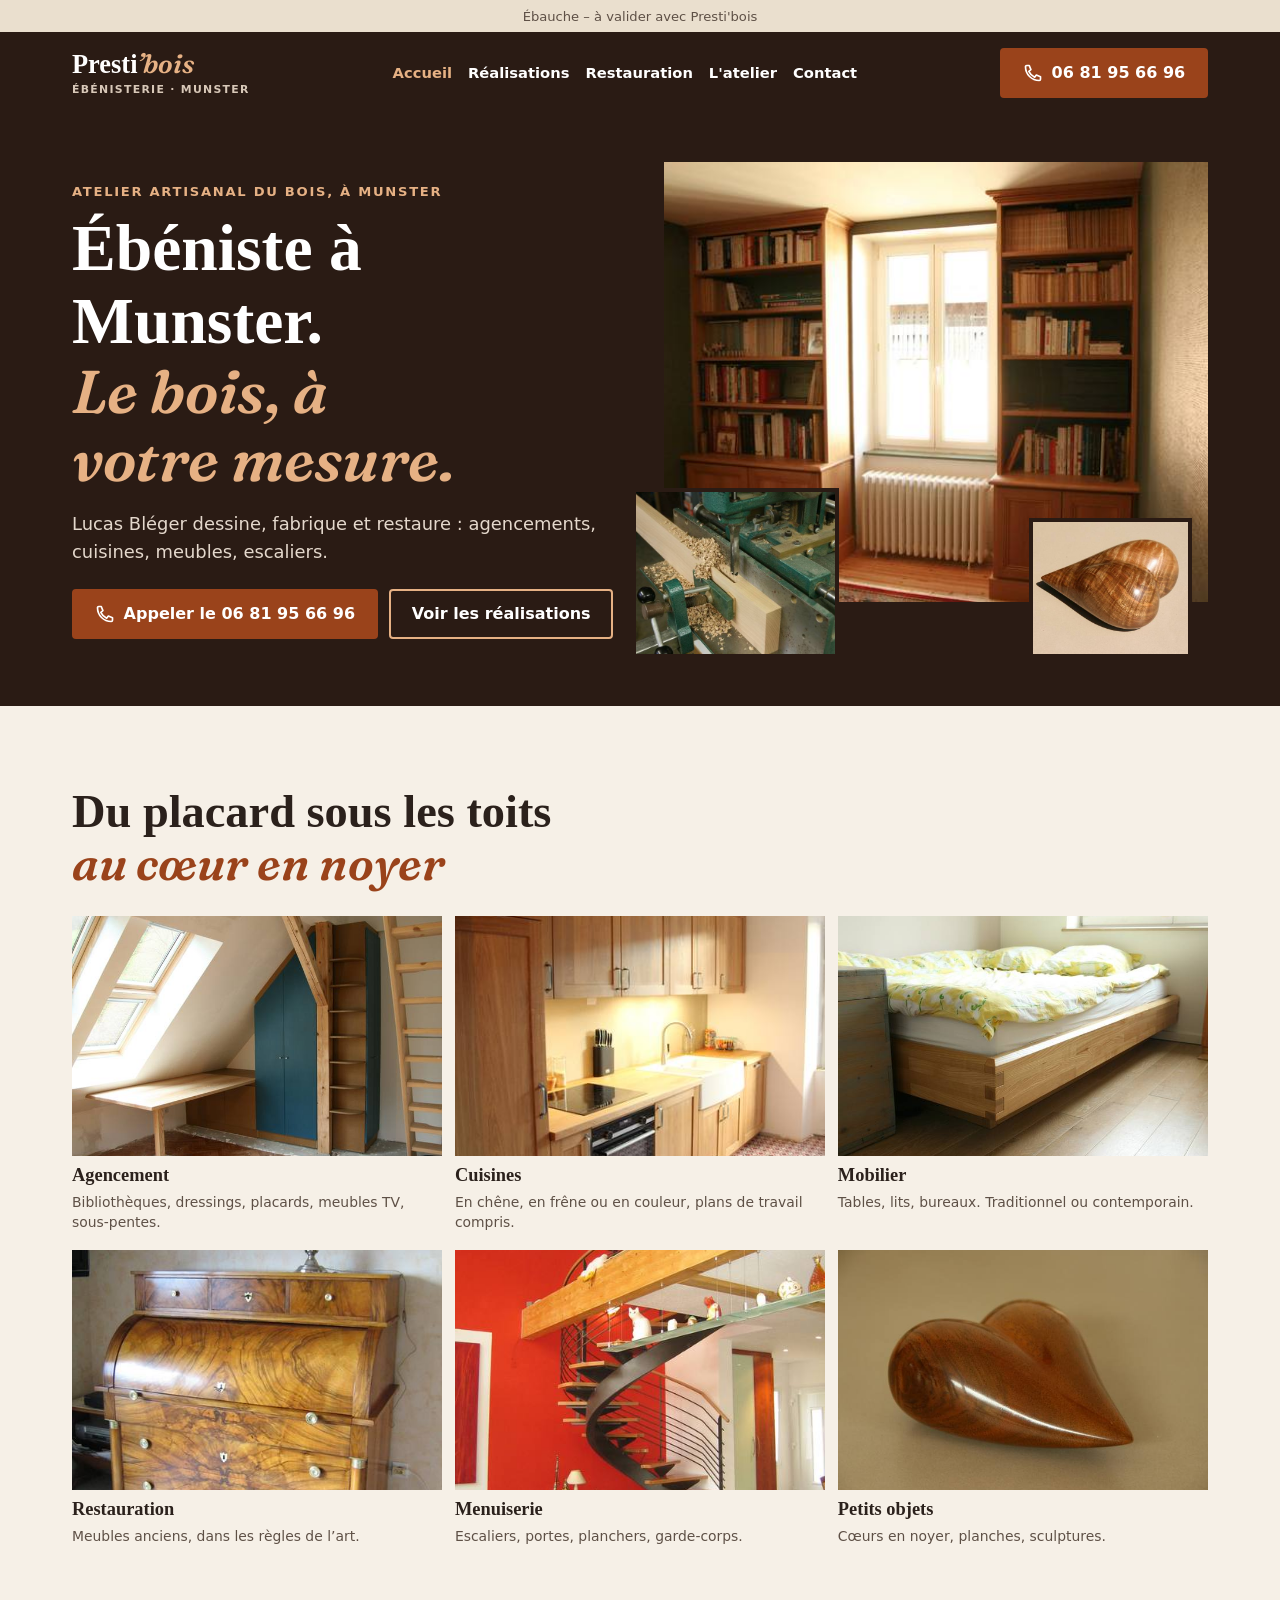
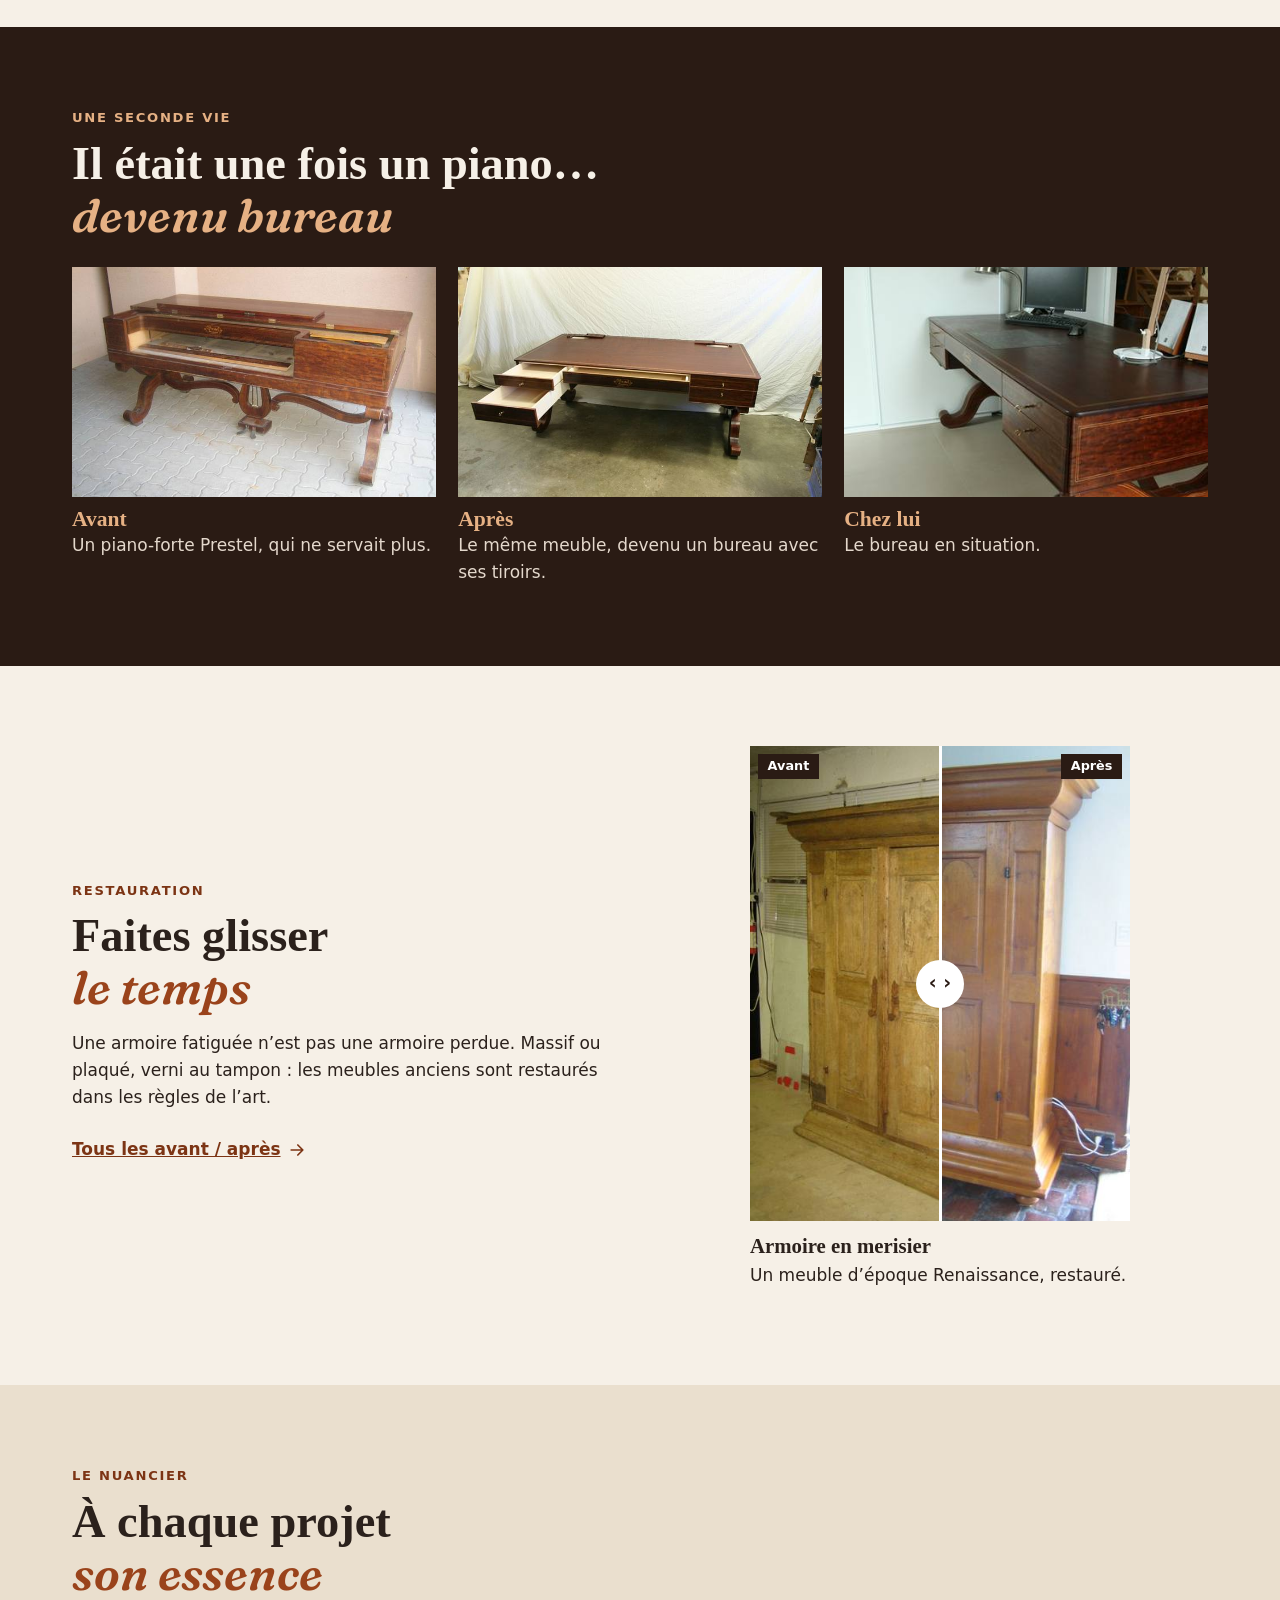
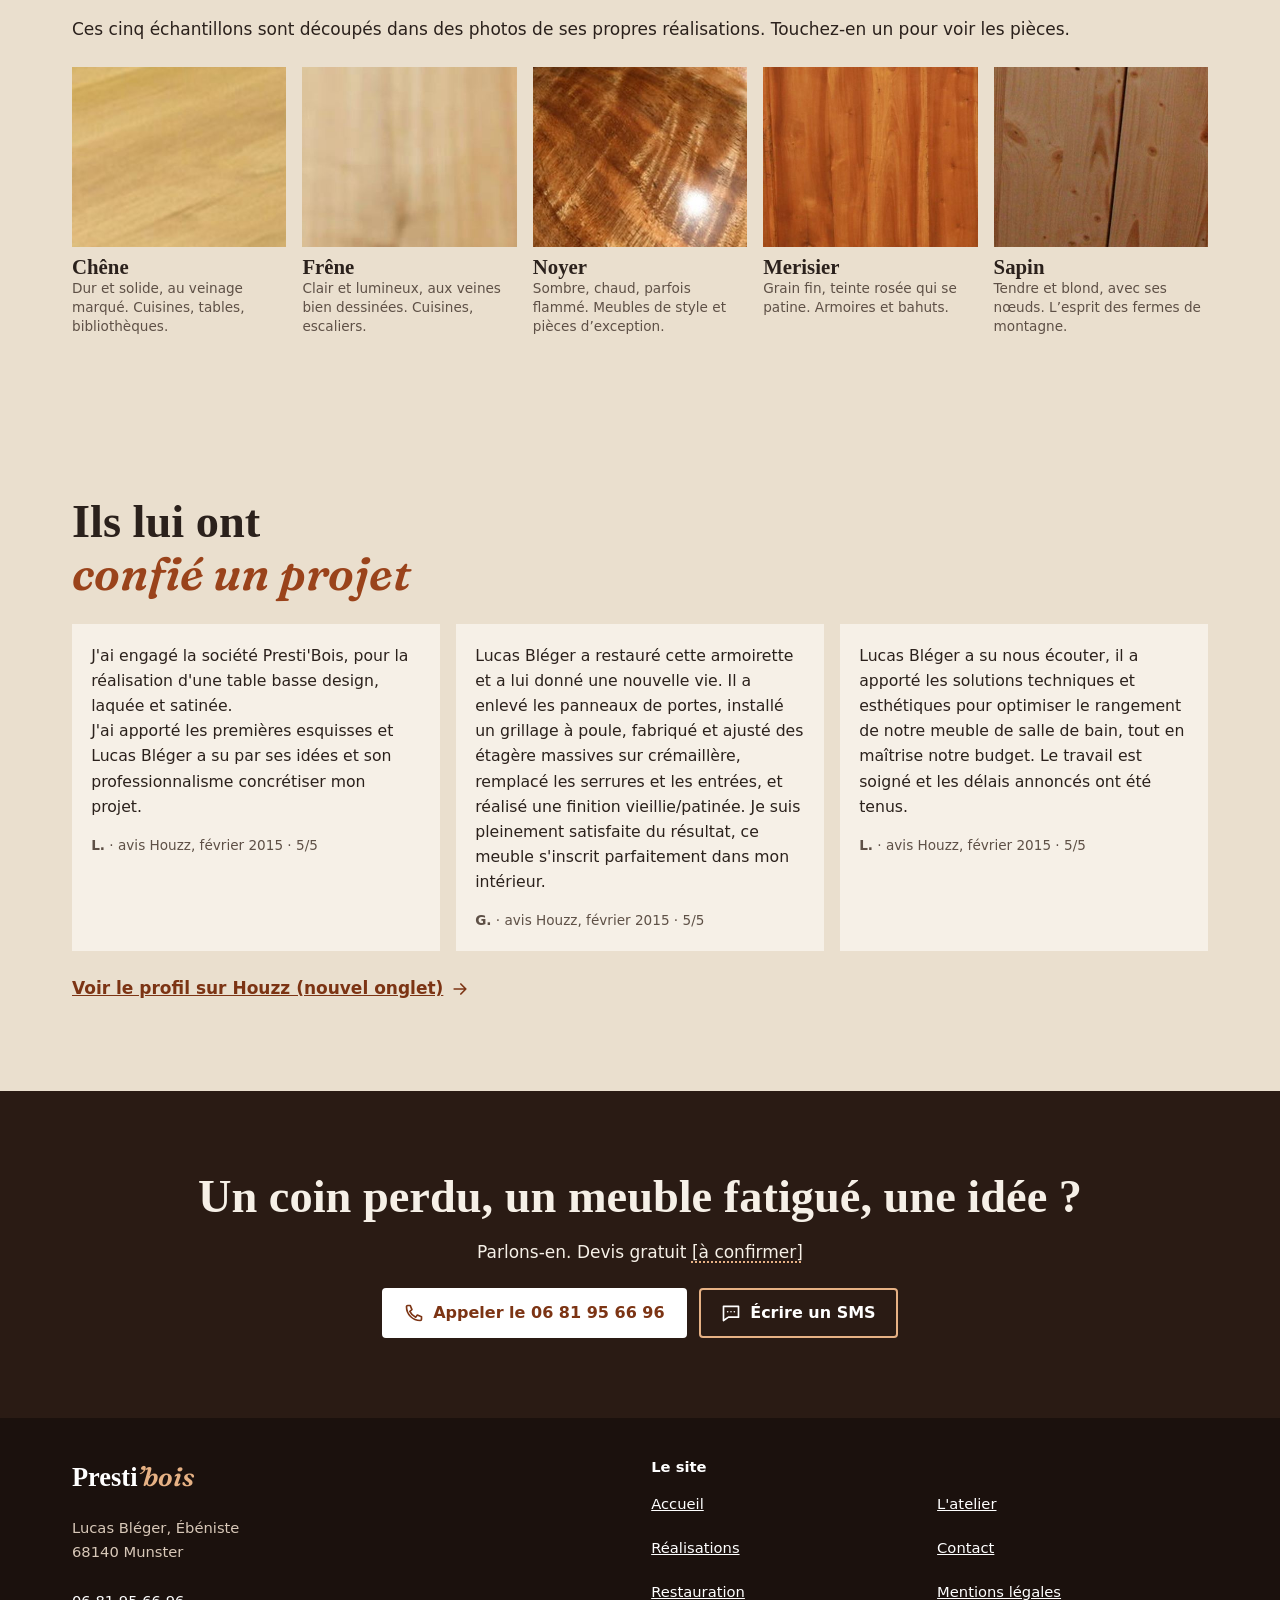
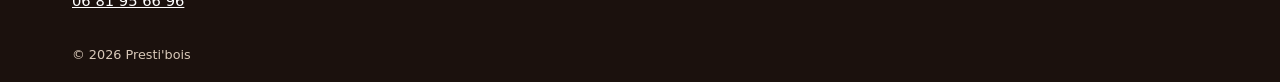
==== commit 8b0f7376: "Retrait du simulateur de projet ; « Votre projet » devient Contact Co-Authored-By: Claude Opus 5.5 <" ====
--- a/index.html
+++ b/index.html
@@ -36,7 +36,7 @@
   <link rel="icon" href="assets/img/favicon.svg" type="image/svg+xml">
   <!-- Police hébergée avec le site : aucune requête vers Google -->
   <link rel="preload" href="assets/fonts/fraunces-600-normal.woff2" as="font" type="font/woff2" crossorigin>
-  <link rel="stylesheet" href="assets/css/style.css?v=a4bd8cd8">
+  <link rel="stylesheet" href="assets/css/style.css?v=670f3a94">
   <style>
     :root {
       --nuit: #2a1b14;
@@ -69,7 +69,7 @@
 }
 </script>
   <script>document.documentElement.classList.add('js');</script>
-  <script src="assets/js/main.js?v=19f51cc4" defer></script>
+  <script src="assets/js/main.js?v=c942ea64" defer></script>
 </head>
 <body class="page-accueil">
   <a class="evitement" href="#contenu">Aller au contenu</a>
@@ -84,7 +84,7 @@
 <li><a href="realisations.html">Réalisations</a></li>
 <li><a href="restauration.html">Restauration</a></li>
 <li><a href="atelier.html">L&#x27;atelier</a></li>
-<li><a href="projet.html">Votre projet</a></li>
+<li><a href="contact.html">Contact</a></li>
         </ul>
       </nav>
       <a class="bouton bouton--action entete__tel" href="tel:+33681956696" aria-label="Appeler le 06 81 95 66 96"><svg class="icone" aria-hidden="true" focusable="false" viewBox="0 0 24 24" width="20" height="20" fill="none" stroke="currentColor" stroke-width="2" stroke-linecap="round" stroke-linejoin="round"><path d="M7.5 3h-3A1.5 1.5 0 0 0 3 4.5 16.5 16.5 0 0 0 19.5 21a1.5 1.5 0 0 0 1.5-1.5v-3l-5-2-2 2.5a14 14 0 0 1-7-7l2.5-2z"/></svg>06 81 95 66 96</a>
@@ -100,7 +100,7 @@
       <h1>Ébéniste à Munster. <em>Le bois, à votre mesure.</em></h1>
       <p class="hero__accroche">Lucas Bléger dessine, fabrique et restaure : agencements, cuisines, meubles, escaliers.</p>
       <div class="boutons">
-        <a class="bouton bouton--action" href="projet.html"><svg class="icone" aria-hidden="true" focusable="false" viewBox="0 0 24 24" width="20" height="20" fill="none" stroke="currentColor" stroke-width="2" stroke-linecap="round" stroke-linejoin="round"><path d="M4 20l1-5L16 4l4 4L9 19zM13.5 6.5l4 4"/></svg>Dessiner mon meuble</a>
+        <a class="bouton bouton--action" href="tel:+33681956696"><svg class="icone" aria-hidden="true" focusable="false" viewBox="0 0 24 24" width="20" height="20" fill="none" stroke="currentColor" stroke-width="2" stroke-linecap="round" stroke-linejoin="round"><path d="M7.5 3h-3A1.5 1.5 0 0 0 3 4.5 16.5 16.5 0 0 0 19.5 21a1.5 1.5 0 0 0 1.5-1.5v-3l-5-2-2 2.5a14 14 0 0 1-7-7l2.5-2z"/></svg><span>Appeler le <span class="numero">06 81 95 66 96</span></span></a>
         <a class="bouton bouton--contour" href="realisations.html">Voir les réalisations</a>
       </div>
     </div>
@@ -171,27 +171,7 @@
   </div>
 </section>
 
-<!-- 6. Le carnet de croquis -->
-<section class="section">
-  <div class="large invitation">
-    <svg class="invitation__croquis" viewBox="0 0 320 220" aria-hidden="true" focusable="false">
-      <g fill="none" stroke="currentColor" stroke-width="2" stroke-linejoin="round">
-        <path d="M40 60h180v130H40zM40 60l30-26h180l-30 26M250 34v130l-30 26M100 60v130M160 60v130M40 103h60M40 146h60M160 125h60"/>
-        <path stroke-dasharray="5 5" d="M40 208h180M22 60v130"/>
-        <path d="M40 203v10M220 203v10M17 60h10M17 190h10"/>
-        <path d="M143 120v10M172 110h30M172 140h30"/>
-      </g>
-    </svg>
-    <div>
-      <p class="surtitre">Votre projet</p>
-      <h2>Vous l’imaginez. <em>Esquissez-le.</em></h2>
-      <p>Type de meuble, largeur, hauteur, essence, finition : le dessin se construit sous vos yeux, à l’échelle. Il ne reste qu’à l’envoyer par SMS.</p>
-      <a class="bouton bouton--action" href="projet.html"><svg class="icone" aria-hidden="true" focusable="false" viewBox="0 0 24 24" width="20" height="20" fill="none" stroke="currentColor" stroke-width="2" stroke-linecap="round" stroke-linejoin="round"><path d="M4 20l1-5L16 4l4 4L9 19zM13.5 6.5l4 4"/></svg>Ouvrir le carnet de croquis</a>
-    </div>
-  </div>
-</section>
-
-<!-- 7. Avis réels, datés -->
+<!-- 6. Avis réels, datés -->
 <section class="section section--sable">
   <div class="large">
     <h2>Ils lui ont <em>confié un projet</em></h2>
@@ -210,7 +190,7 @@
     <p>Parlons-en. Devis gratuit <span class="a-completer">[à confirmer]</span></p>
     <div class="boutons">
       <a class="bouton bouton--clair" href="tel:+33681956696"><svg class="icone" aria-hidden="true" focusable="false" viewBox="0 0 24 24" width="20" height="20" fill="none" stroke="currentColor" stroke-width="2" stroke-linecap="round" stroke-linejoin="round"><path d="M7.5 3h-3A1.5 1.5 0 0 0 3 4.5 16.5 16.5 0 0 0 19.5 21a1.5 1.5 0 0 0 1.5-1.5v-3l-5-2-2 2.5a14 14 0 0 1-7-7l2.5-2z"/></svg><span>Appeler le <span class="numero">06 81 95 66 96</span></span></a>
-      <a class="bouton bouton--contour" href="projet.html"><svg class="icone" aria-hidden="true" focusable="false" viewBox="0 0 24 24" width="20" height="20" fill="none" stroke="currentColor" stroke-width="2" stroke-linecap="round" stroke-linejoin="round"><path d="M4 20l1-5L16 4l4 4L9 19zM13.5 6.5l4 4"/></svg>Dessiner mon meuble</a>
+      <a class="bouton bouton--contour" href="sms:+33681956696?&amp;body=Bonjour%2C%20j%27ai%20vu%20le%20site%20Presti%27bois.%20J%27aimerais%20parler%20d%27un%20projet%20%3A%20"><svg class="icone" aria-hidden="true" focusable="false" viewBox="0 0 24 24" width="20" height="20" fill="none" stroke="currentColor" stroke-width="2" stroke-linecap="round" stroke-linejoin="round"><path d="M3 4h18v13H9l-6 4zM8 10.5h.01M12 10.5h.01M16 10.5h.01"/></svg>Écrire un SMS</a>
     </div>
   </div>
 </section>
@@ -231,7 +211,7 @@
 <li><a href="realisations.html">Réalisations</a></li>
 <li><a href="restauration.html">Restauration</a></li>
 <li><a href="atelier.html">L&#x27;atelier</a></li>
-<li><a href="projet.html">Votre projet</a></li>
+<li><a href="contact.html">Contact</a></li>
           <li><a href="mentions-legales.html">Mentions légales</a></li>
         </ul>
       </div>
@@ -241,7 +221,7 @@
 
   <div class="barre">
     <a class="bouton bouton--action" href="tel:+33681956696"><svg class="icone" aria-hidden="true" focusable="false" viewBox="0 0 24 24" width="20" height="20" fill="none" stroke="currentColor" stroke-width="2" stroke-linecap="round" stroke-linejoin="round"><path d="M7.5 3h-3A1.5 1.5 0 0 0 3 4.5 16.5 16.5 0 0 0 19.5 21a1.5 1.5 0 0 0 1.5-1.5v-3l-5-2-2 2.5a14 14 0 0 1-7-7l2.5-2z"/></svg>Appeler</a>
-    <a class="bouton bouton--trait" href="projet.html"><svg class="icone" aria-hidden="true" focusable="false" viewBox="0 0 24 24" width="20" height="20" fill="none" stroke="currentColor" stroke-width="2" stroke-linecap="round" stroke-linejoin="round"><path d="M4 20l1-5L16 4l4 4L9 19zM13.5 6.5l4 4"/></svg>Mon projet</a>
+    <a class="bouton bouton--trait" href="sms:+33681956696?&amp;body=Bonjour%2C%20j%27ai%20vu%20le%20site%20Presti%27bois.%20J%27aimerais%20parler%20d%27un%20projet%20%3A%20"><svg class="icone" aria-hidden="true" focusable="false" viewBox="0 0 24 24" width="20" height="20" fill="none" stroke="currentColor" stroke-width="2" stroke-linecap="round" stroke-linejoin="round"><path d="M3 4h18v13H9l-6 4zM8 10.5h.01M12 10.5h.01M16 10.5h.01"/></svg>SMS</a>
   </div>
 </body>
 </html>
--- a/assets/css/style.css
+++ b/assets/css/style.css
@@ -1,12 +1,12 @@
 /* ==========================================================================
    STYLE DE PRESTI'BOIS
    --------------------------------------------------------------------------
-   Mobile d'abord. L'idée : un carnet d'atelier. Noyer sombre, papier, cuivre.
+   Mobile d'abord. Noyer sombre, papier, cuivre.
    Pas de color-mix : des couleurs simples, comprises par les vieux téléphones.
 
      1. Variables et police      6. Avant / après
      2. Base et boutons          7. Fabrication
-     3. En-tête, menu            8. Carnet de croquis
+     3. En-tête, menu            8. Contact, textes
      4. Accueil                  9. Pied, barre du bas
      5. Galerie, visionneuse    10. Grand écran
                                 11. Animations
@@ -130,8 +130,6 @@
   overflow-wrap: anywhere;
 }
 .section--nuit .a-completer, .titre-page .a-completer { text-decoration-color: var(--cuivre-clair); }
-.encadre { padding: 1rem; border: 2px solid var(--action); }
-.js .sans-js { display: none; }
 .evitement { position: absolute; top: -100px; left: 0.5rem; z-index: 99; padding: 0.7rem 1rem; background: #fff; color: var(--texte); }
 .evitement:focus { top: 0.5rem; }
 .bandeau { margin: 0; padding: 0.35rem 1rem; background: var(--sable); color: var(--doux); font-size: 0.82rem; text-align: center; }
@@ -223,8 +221,6 @@
 .essence strong { display: block; padding-top: 0.5rem; font: 600 1.3rem var(--titres); }
 .essence span { display: block; color: var(--doux); font-size: 0.85rem; line-height: 1.4; }
 
-.invitation { display: grid; gap: 1.5rem; align-items: center; }
-.invitation__croquis { width: 100%; max-width: 420px; color: var(--action); }
 
 .avis { display: grid; gap: 1rem; margin: 1.5rem 0 1rem; }
 .avis figure { height: 100%; padding: 1.2rem; background: var(--papier); }
@@ -375,58 +371,7 @@
 .portrait { display: grid; gap: 1.5rem; align-items: center; }
 .portrait img { width: 200px; border-radius: 50%; }
 
-/* 8. CARNET DE CROQUIS ------------------------------------------------------ */
-.carnet { display: none; }
-.js .carnet { display: grid; grid-template-columns: minmax(0, 1fr); gap: 1.4rem; align-items: start; }
-/* Le dessin reste sous les yeux pendant qu'on règle */
-.carnet__dessin {
-  position: -webkit-sticky;
-  position: sticky;
-  top: 72px;
-  z-index: 5;
-  border: 1px solid var(--trait);
-  /* papier quadrillé */
-  background-color: #fffdf9;
-  background-image: linear-gradient(#efe5d7 1px, transparent 1px), linear-gradient(90deg, #efe5d7 1px, transparent 1px);
-  background-size: 20px 20px;
-}
-.carnet__dessin svg { display: block; width: 100%; height: 215px; }
-.carnet__resume { margin: 0; padding: 0.4rem 0.7rem; border-top: 1px solid var(--trait); color: var(--doux); font-size: 0.82rem; line-height: 1.35; }
-.carnet fieldset { min-width: 0; margin: 0 0 1.3rem; padding: 0; border: 0; }
-.carnet legend { margin-bottom: 0.6rem; padding: 0; font: 600 1.3rem var(--titres); }
-.options { display: flex; flex-wrap: wrap; gap: 0.5rem; }
-.option { position: relative; }
-.option input { position: absolute; top: 0; left: 0; width: 100%; height: 100%; margin: 0; opacity: 0; cursor: pointer; }
-.option span {
-  display: flex;
-  align-items: center;
-  gap: 0.5rem;
-  min-height: 46px;
-  padding: 0.35rem 0.8rem;
-  border: 1px solid var(--doux);
-  border-radius: 4px;
-  font-size: 0.94rem;
-}
-.option--bois span { padding-left: 0.3rem; }
-.option--bois img { width: 36px; height: 36px; }
-.option input:checked + span { border-color: var(--nuit); background: var(--nuit); color: #fff; }
-.option input:focus-visible + span { outline: 3px solid var(--action); outline-offset: 2px; }
-.glissiere { display: block; margin-bottom: 0.3rem; font-weight: 600; }
-.glissiere output { float: right; color: var(--action-fonce); }
-.glissiere input { display: block; width: 100%; height: 44px; margin: 0; accent-color: var(--action); cursor: pointer; }
-.champ { display: block; margin-top: 0.8rem; font-weight: 600; }
-.champ select, .champ textarea {
-  display: block;
-  width: 100%;
-  min-height: 48px;
-  margin-top: 0.3rem;
-  padding: 0.6rem;
-  border: 1px solid var(--doux);
-  border-radius: 4px;
-  background: #fff;
-  color: var(--texte);
-  font: inherit;
-}
+/* 8. CONTACT, TEXTES ------------------------------------------------------ */
 .infos dt { color: var(--action-fonce); font-size: 0.8rem; font-weight: 700; letter-spacing: 0.1em; text-transform: uppercase; }
 .infos dd { margin: 0 0 1rem; }
 .texte { max-width: 780px; }
@@ -495,7 +440,7 @@
   .hero__detail { left: -2rem; height: 170px; }
   .hero__objet { height: 140px; }
   .metier img { height: 240px; }
-  .duo, .invitation { grid-template-columns: minmax(0, 1fr) minmax(0, 1fr); gap: 4rem; align-items: center; }
+  .duo { grid-template-columns: minmax(0, 1fr) minmax(0, 1fr); gap: 4rem; align-items: center; }
   .nuancier { grid-template-columns: repeat(5, minmax(0, 1fr)); }
   .essence img { height: 180px; }
   .avis { grid-template-columns: repeat(3, minmax(0, 1fr)); }
@@ -520,9 +465,6 @@
   .etape__texte { padding: 2rem 3rem; }
   .etape h3 { font-size: 2.2rem; }
 
-  .js .carnet { grid-template-columns: minmax(0, 1.2fr) minmax(0, 1fr); gap: 2.5rem; }
-  .carnet__dessin { top: 102px; }
-  .carnet__dessin svg { height: 430px; }
 }
 @media (min-width: 900px) and (max-width: 1099.98px) {
   .entete__tel { display: none; }
@@ -530,11 +472,6 @@
 @media (min-width: 1100px) {
   .entete__tel { display: inline-flex; white-space: nowrap; }
 }
-/* Téléphone à l'horizontale : pas assez de hauteur pour garder le dessin collé */
-@media (max-width: 899.98px) and (max-height: 560px) {
-  .carnet__dessin { position: static; }
-}
-
 /* 11. ANIMATIONS : seulement si le visiteur les accepte --------------------- */
 @media (prefers-reduced-motion: no-preference) {
   .bouton { transition: background-color 0.2s, border-color 0.2s; }
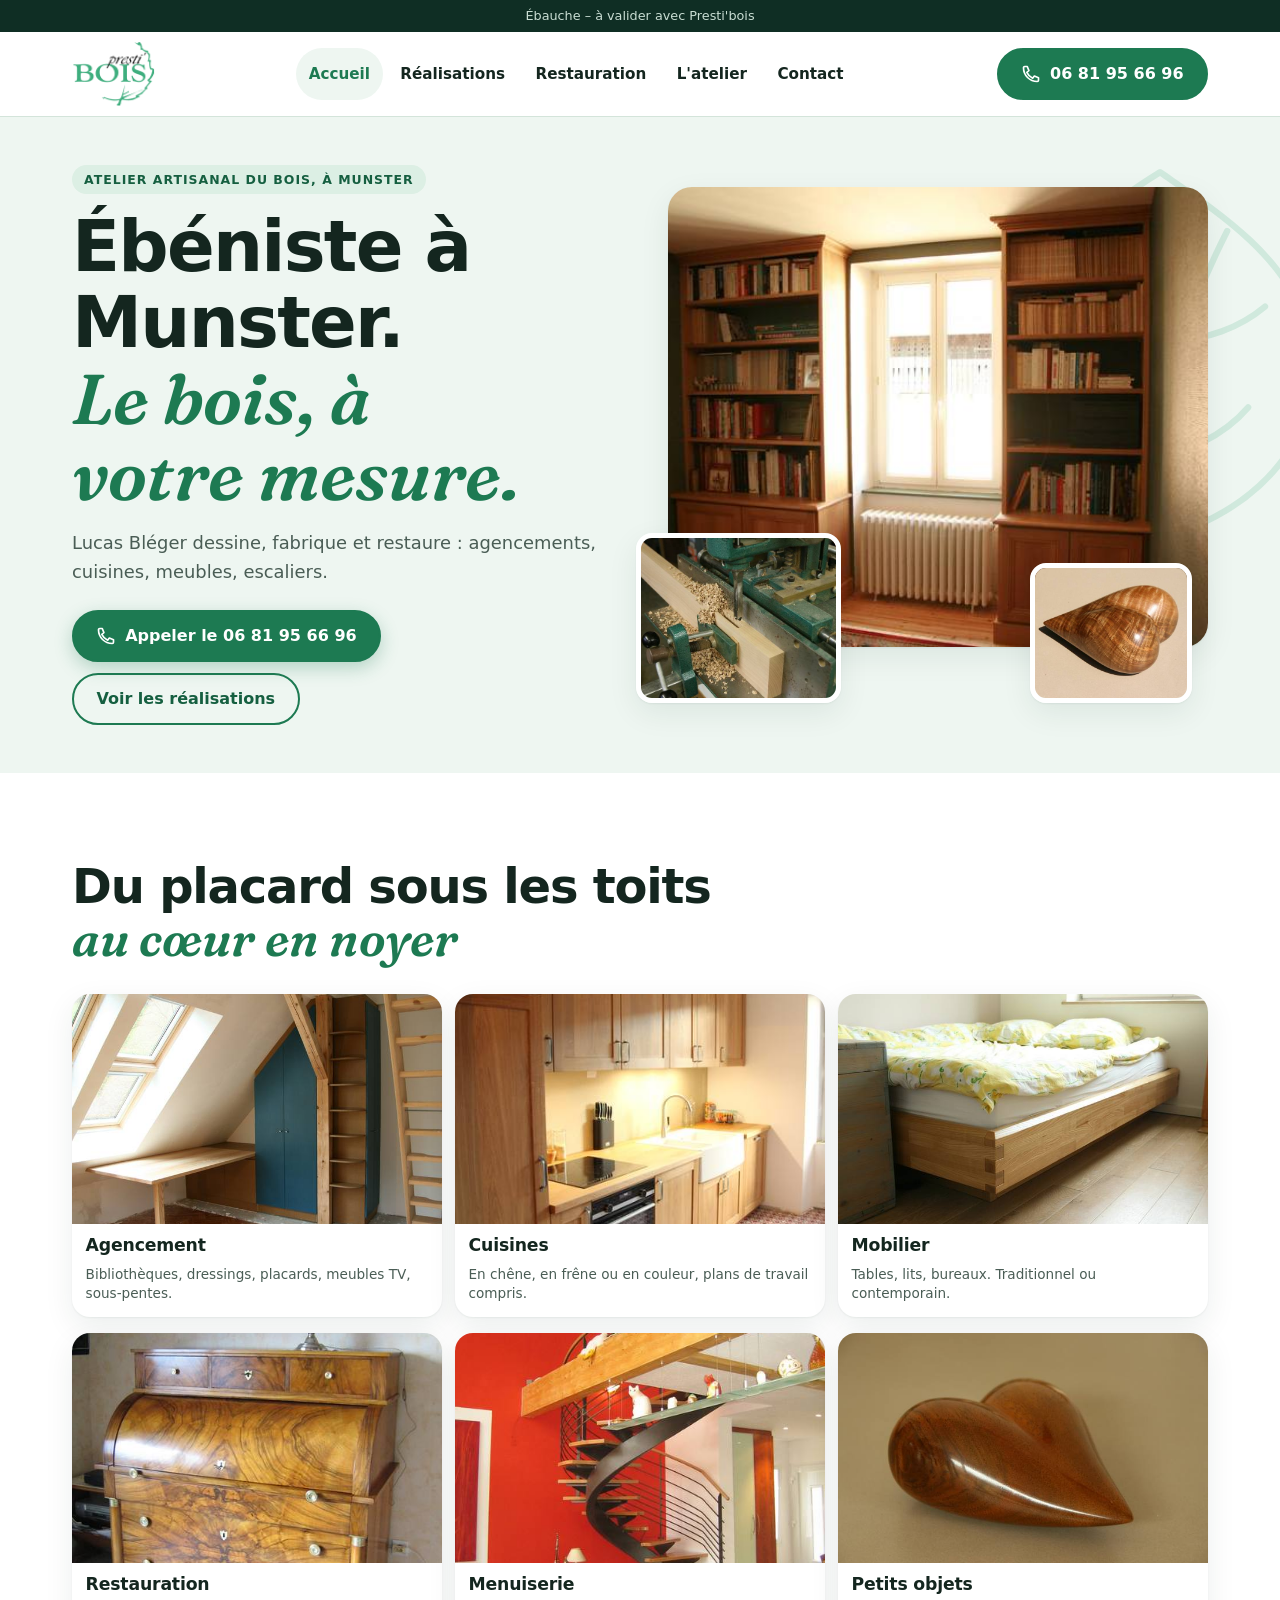
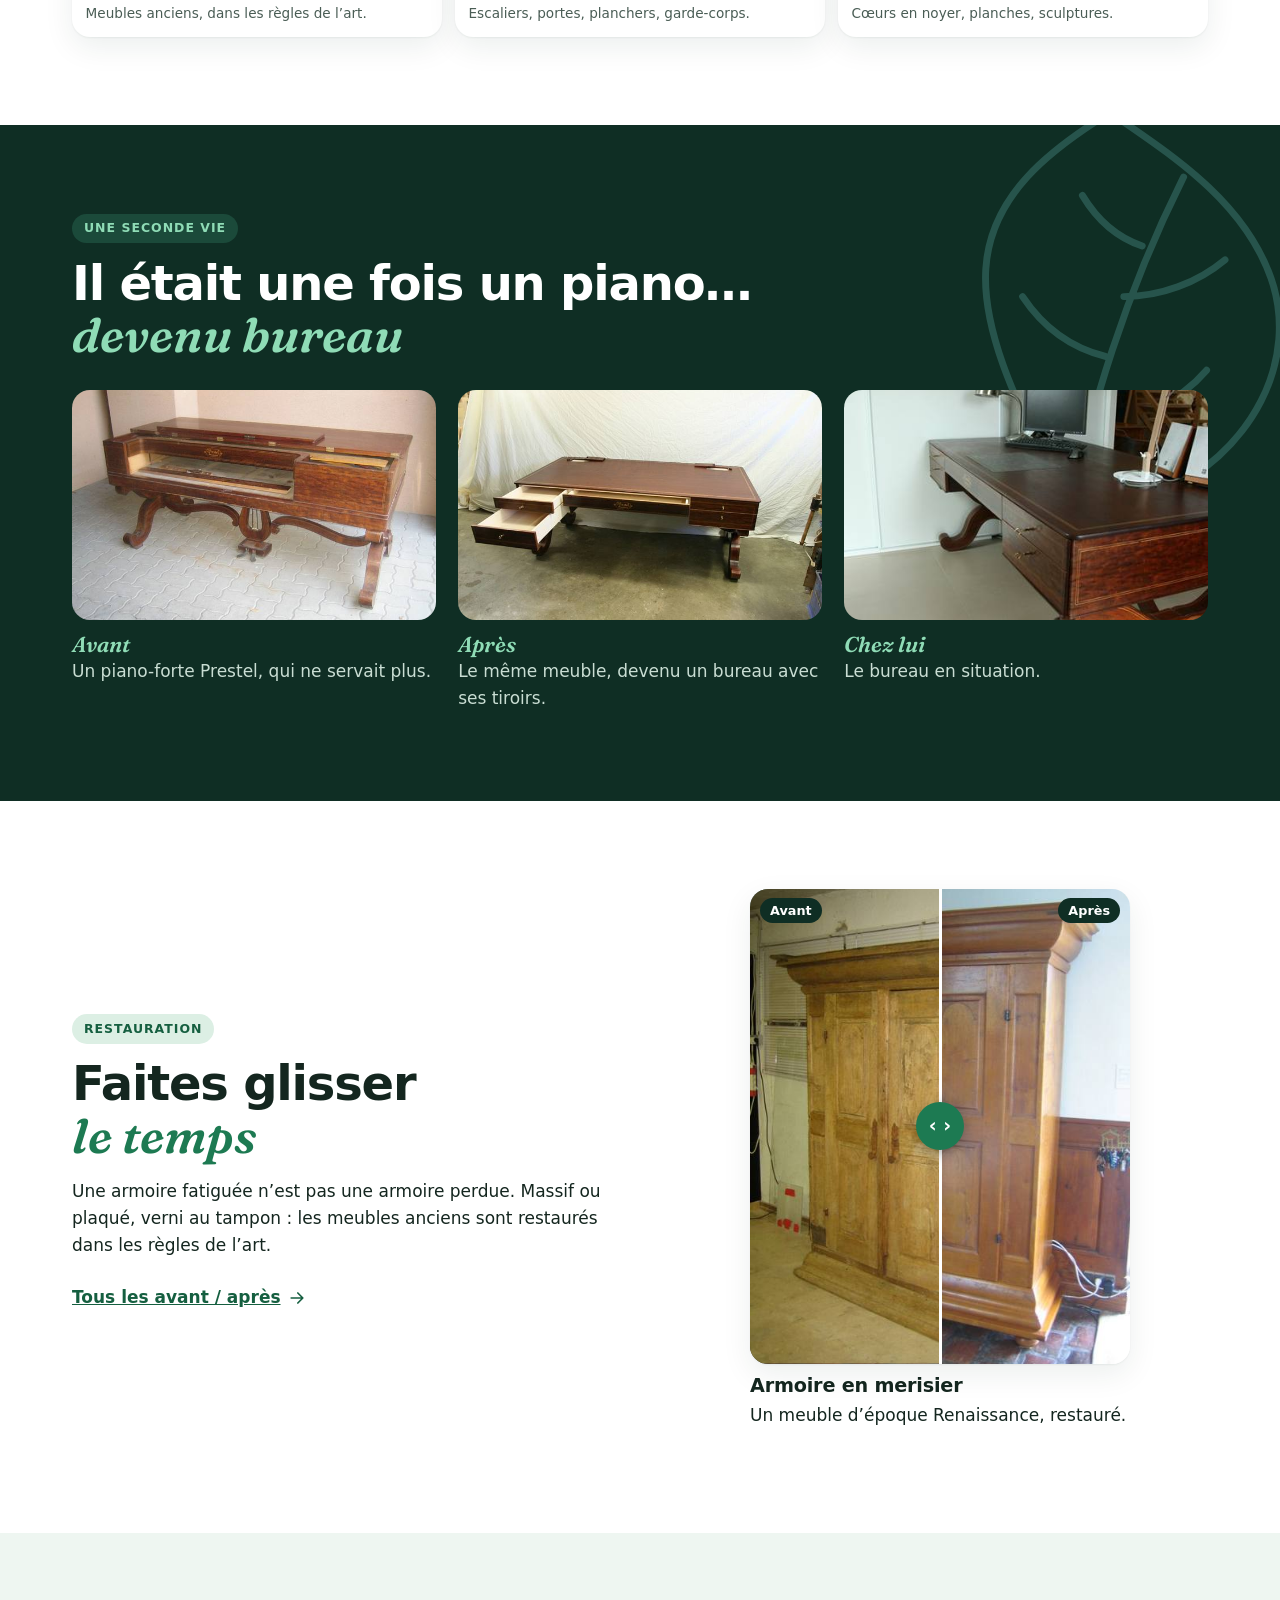
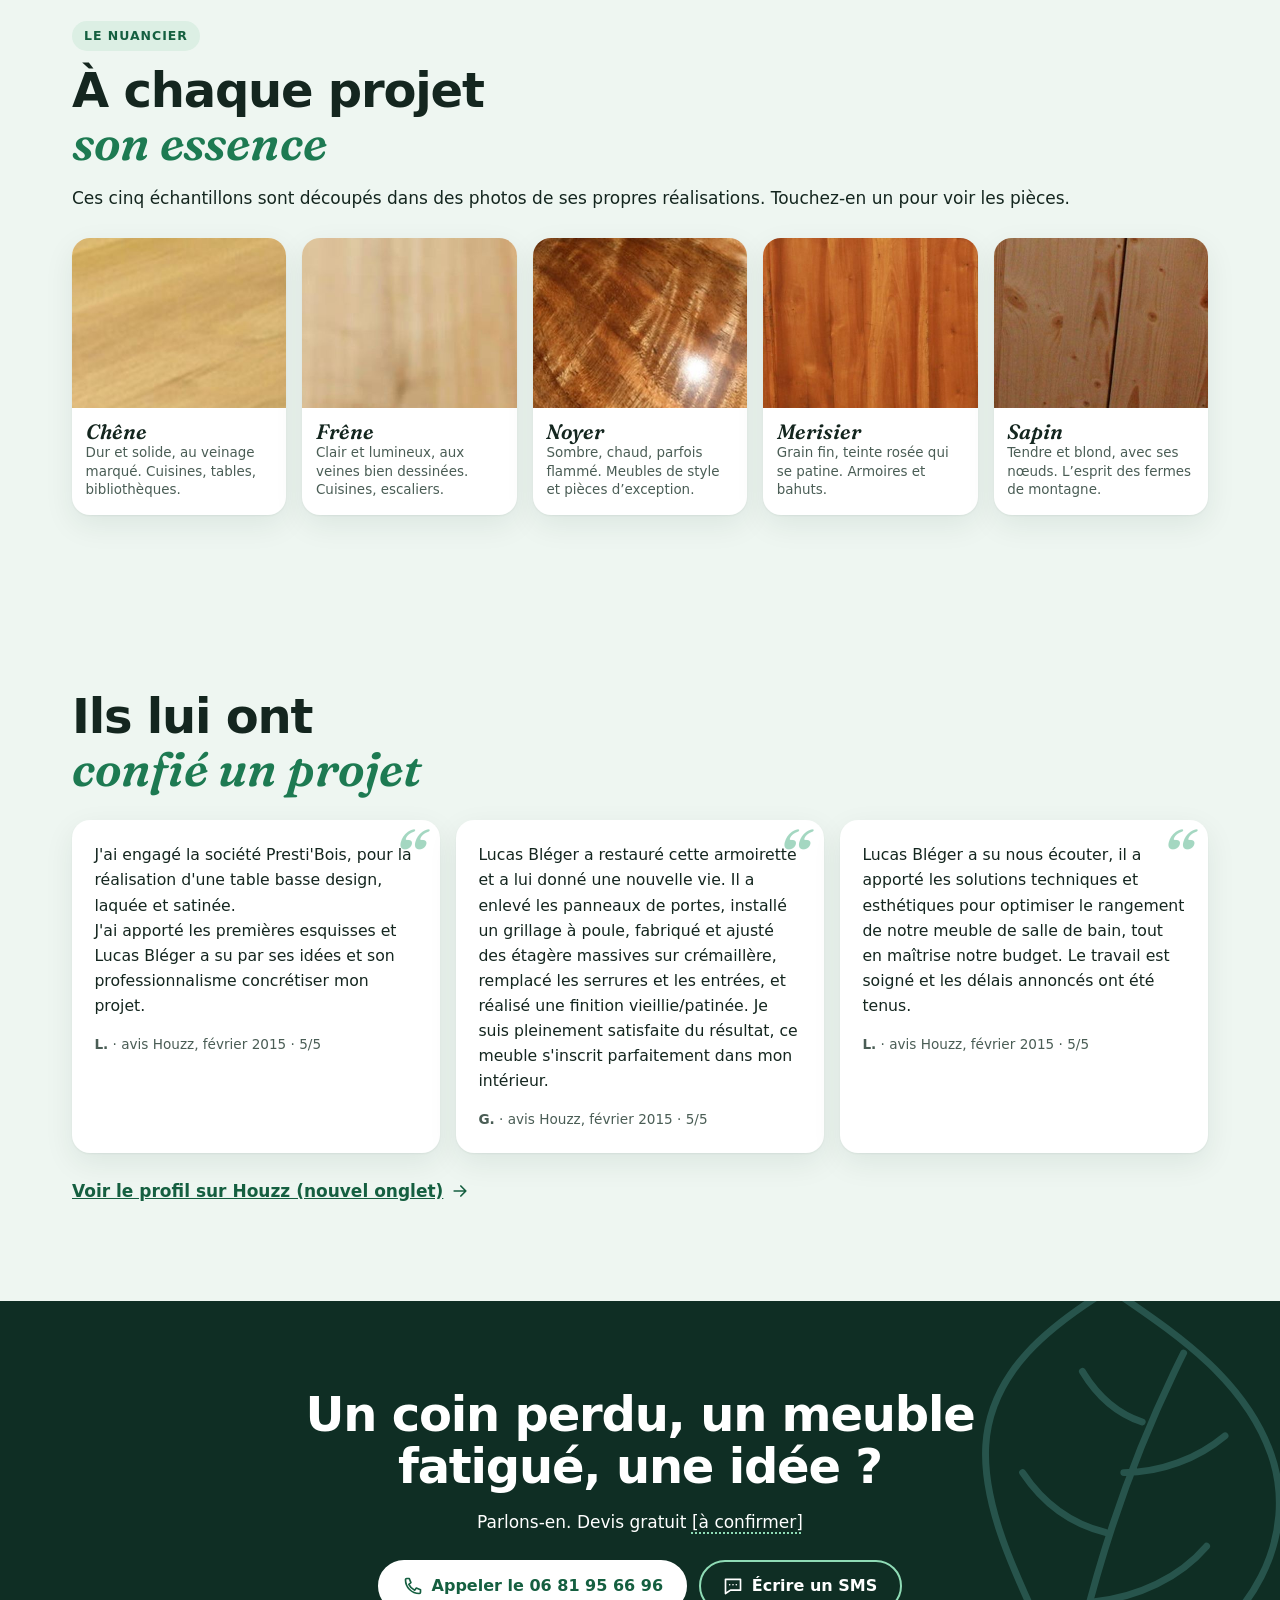
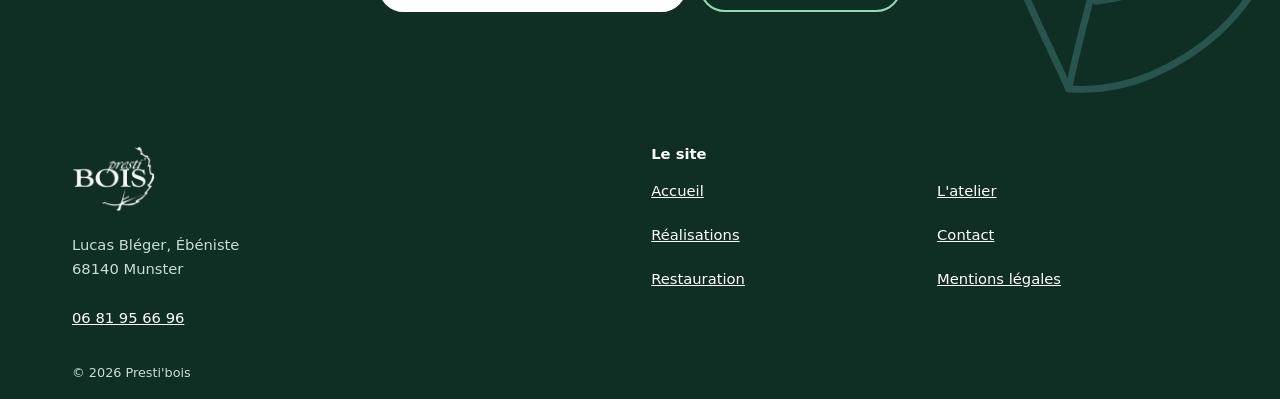
==== commit 420cc687: "Nouveau thème : logo et vert de Presti'bois Co-Authored-By: Claude Opus 5.5 <noreply@anthropic.com> " ====
--- a/index.html
+++ b/index.html
@@ -32,16 +32,16 @@
   <meta property="og:description" content="Presti&#x27;bois, atelier artisanal du bois à Munster : agencement, cuisines et meubles sur mesure, restauration de meubles anciens.">
   <meta property="og:url" content="https://sneaqix.github.io/prestibois-site/">
   <meta property="og:image" content="https://sneaqix.github.io/prestibois-site/photos/partage.jpg">
-  <meta name="theme-color" content="#2a1b14">
+  <meta name="theme-color" content="#0f2e24">
   <link rel="icon" href="assets/img/favicon.svg" type="image/svg+xml">
   <!-- Police hébergée avec le site : aucune requête vers Google -->
-  <link rel="preload" href="assets/fonts/fraunces-600-normal.woff2" as="font" type="font/woff2" crossorigin>
-  <link rel="stylesheet" href="assets/css/style.css?v=670f3a94">
+  <link rel="preload" href="assets/fonts/fraunces-600-italic.woff2" as="font" type="font/woff2" crossorigin>
+  <link rel="stylesheet" href="assets/css/style.css?v=83d77ba3">
   <style>
     :root {
-      --nuit: #2a1b14;
-      --action: #9a431b;
-      --papier: #f6f0e7;
+      --nuit: #0f2e24;
+      --action: #1d7a52;
+      --papier: #ffffff;
     }
   </style>
   <script type="application/ld+json">
@@ -76,7 +76,7 @@
   <p class="bandeau">Ébauche – à valider avec Presti'bois</p>
   <header class="entete">
     <div class="large entete__ligne">
-      <a class="marque" href="index.html">Presti<em>’bois</em><small>Ébénisterie · Munster</small></a>
+      <a class="marque" href="index.html"><img src="assets/img/logo.png" width="172" height="132" alt="Presti'bois, ébénisterie à Munster"></a>
       <button class="menu-bouton" type="button" aria-expanded="false" aria-controls="menu">Menu</button>
       <nav class="menu" id="menu" aria-label="Menu principal">
         <ul>
@@ -200,7 +200,7 @@
   <footer class="pied">
     <div class="large pied__grille">
       <div>
-        <p class="marque">Presti<em>’bois</em></p>
+        <p class="marque"><img src="assets/img/logo-blanc.png" width="172" height="132" alt="Presti'bois"></p>
         <p>Lucas Bléger, Ébéniste<br>68140 Munster</p>
         <a href="tel:+33681956696">06 81 95 66 96</a>
       </div>
--- a/assets/css/style.css
+++ b/assets/css/style.css
@@ -1,7 +1,8 @@
 /* ==========================================================================
    STYLE DE PRESTI'BOIS
    --------------------------------------------------------------------------
-   Mobile d'abord. Noyer sombre, papier, cuivre.
+   Mobile d'abord. Thème tiré du logo : le vert de la feuille, beaucoup de blanc,
+   des titres nets et l'italique à empattements de « presti' » pour les accents.
    Pas de color-mix : des couleurs simples, comprises par les vieux téléphones.
 
      1. Variables et police      6. Avant / après
@@ -14,25 +15,24 @@
 
 /* 1. VARIABLES ET POLICE ---------------------------------------------------- */
 :root {
-  --nuit: #2a1b14;                 /* noyer */
-  --action: #9a431b;               /* cuivre : texte blanc lisible dessus */
-  --action-fonce: #7c3414;
-  --cuivre-clair: #e6b184;         /* pour écrire sur fond sombre */
-  --papier: #f6f0e7;
-  --sable: #eadfce;
-  --texte: #2b211c;
-  --doux: #5e5046;
-  --trait: #cdbca6;
-  --titres: "Fraunces", Georgia, "Times New Roman", serif;
+  --logo: #38a878;                 /* le vert exact du logo : décor seulement (2,98:1 sur blanc) */
+  --action: #1d7a52;               /* vert foncé : boutons et liens, 5,31:1 sur blanc */
+  --action-fonce: #155f40;
+  --nuit: #0f2e24;                 /* vert presque noir : sections sombres */
+  --clair: #8fdcb6;                /* vert clair : accents sur fond sombre, 9,11:1 */
+  --papier: #ffffff;
+  --teinte: #eef6f1;               /* blanc teinté de vert */
+  --texte: #14261f;
+  --doux: #4a5d55;
+  --trait: #d3e4da;
+  --rayon: 18px;
+  --ombre: 0 1px 2px rgba(15, 46, 36, 0.06), 0 10px 30px rgba(15, 46, 36, 0.08);
+  --titres: system-ui, -apple-system, "Segoe UI", Roboto, Arial, sans-serif;
+  --italique: "Fraunces", Georgia, "Times New Roman", serif;
   --marge: 1.25rem;
-  --barre: 66px;
-}
-@font-face {
-  font-family: "Fraunces";
-  src: url("../fonts/fraunces-600-normal.woff2") format("woff2");
-  font-weight: 600;
-  font-display: swap;
-}
+  --barre: 70px;
+}
+/* L'italique à empattements rappelle « presti' » du logo */
 @font-face {
   font-family: "Fraunces";
   src: url("../fonts/fraunces-600-italic.woff2") format("woff2");
@@ -62,106 +62,125 @@
 h1, h2, h3 {
   margin: 0 0 1rem;
   font-family: var(--titres);
+  font-weight: 800;
+  line-height: 1.08;
+  letter-spacing: -0.025em;
+  text-wrap: balance;
+}
+h1 { font-size: clamp(2.3rem, 9.5vw, 4.4rem); }
+h2 { font-size: clamp(1.85rem, 6vw, 3rem); }
+h3 { margin-bottom: 0.3rem; font-size: 1.2rem; letter-spacing: -0.01em; }
+h1 em, h2 em {
+  display: block;
+  color: var(--action);
+  font-family: var(--italique);
   font-weight: 600;
-  line-height: 1.12;
-  text-wrap: balance;
-}
-h1 { font-size: clamp(2.3rem, 9vw, 4.1rem); }
-h2 { font-size: clamp(1.8rem, 6vw, 2.9rem); }
-h3 { margin-bottom: 0.3rem; font-size: 1.3rem; }
-h1 em, h2 em { display: block; color: var(--action); }
+  letter-spacing: 0;
+}
 :focus-visible { outline: 3px solid var(--texte); outline-offset: 3px; }
-.hero :focus-visible, .section--nuit :focus-visible, .titre-page :focus-visible,
-.entete :focus-visible, .pied :focus-visible { outline-color: var(--cuivre-clair); }
+.section--nuit :focus-visible, .pied :focus-visible { outline-color: #fff; }
 main:focus { outline: 0; }
 
 .large { width: 100%; max-width: 1200px; margin: 0 auto; padding-left: var(--marge); padding-right: var(--marge); }
-.section { padding-top: 3.25rem; padding-bottom: 3.25rem; }
+.section { padding-top: 3.5rem; padding-bottom: 3.5rem; }
 .section--serree { padding-top: 1.75rem; }
-.section--sable { background: var(--sable); }
-.section--nuit, .titre-page { background: var(--nuit); color: #f6f0e7; }
-.section--nuit em, .titre-page em, .hero em, .section--nuit .surtitre, .titre-page .surtitre { color: var(--cuivre-clair); }
-.titre-page { padding: 2.5rem 0; }
+.section--sable, .titre-page { background: var(--teinte); }
+.section--nuit { position: relative; overflow: hidden; background: var(--nuit); color: #fff; }
+.section--nuit em, .section--nuit .surtitre { color: var(--clair); }
+/* La feuille du logo, au trait, en filigrane des grandes zones */
+.section--nuit::before, .hero::before, .titre-page::before {
+  content: "";
+  position: absolute;
+  top: -40px;
+  right: -60px;
+  width: 300px;
+  height: 300px;
+  background: url("../img/feuille.svg") no-repeat center / contain;
+  opacity: 0.1;
+  pointer-events: none;
+}
+.section--nuit::before { opacity: 0.18; filter: brightness(2.6); }
+.section--nuit > *, .hero > *, .titre-page > * { position: relative; }
+.titre-page { position: relative; overflow: hidden; padding: 2.6rem 0; }
 .titre-page p:last-child { margin-bottom: 0; }
 .surtitre {
-  margin-bottom: 0.6rem;
+  display: inline-block;
+  margin-bottom: 0.9rem;
+  padding: 0.3rem 0.75rem;
+  border-radius: 99px;
+  background: #dcefe4;
   color: var(--action-fonce);
-  font-size: 0.82rem;
+  font-size: 0.78rem;
   font-weight: 700;
-  letter-spacing: 0.13em;
+  letter-spacing: 0.08em;
   text-transform: uppercase;
 }
+.section--nuit .surtitre { background: #1b4a3a; }
 .petit { margin-top: 0.8rem; color: var(--doux); font-size: 0.88rem; line-height: 1.5; }
 .visuellement-cache { position: absolute; width: 1px; height: 1px; overflow: hidden; clip-path: inset(50%); white-space: nowrap; }
 .icone { flex-shrink: 0; }
 .numero { white-space: nowrap; }
 
-.boutons { display: flex; flex-direction: column; gap: 0.7rem; margin-top: 1.4rem; }
+.boutons { display: flex; flex-direction: column; gap: 0.7rem; margin-top: 1.5rem; }
 .bouton {
   display: inline-flex;
   align-items: center;
   justify-content: center;
   gap: 0.55rem;
-  min-height: 50px;
-  padding: 0.65rem 1.3rem;
+  min-height: 52px;
+  padding: 0.7rem 1.4rem;
   border: 2px solid transparent;
-  border-radius: 4px;
+  border-radius: 99px;
   background: transparent;
   font: 700 1rem/1.25 system-ui, -apple-system, "Segoe UI", Roboto, Arial, sans-serif;
   text-align: center;
   text-decoration: none;
   cursor: pointer;
 }
-.bouton--action { border-color: var(--action); background: var(--action); color: #fff; }
+.bouton--action { border-color: var(--action); background: var(--action); color: #fff; box-shadow: 0 6px 18px rgba(29, 122, 82, 0.28); }
 .bouton--action:hover { border-color: var(--action-fonce); background: var(--action-fonce); }
-.bouton--trait { border-color: var(--action); color: var(--action-fonce); }
-.bouton--trait:hover { background: #fff; }
+.bouton--trait { border-color: var(--action); background: #fff; color: var(--action-fonce); }
+.bouton--trait:hover { background: var(--teinte); }
+.bouton--contour { border-color: var(--action); color: var(--action-fonce); }
+.bouton--contour:hover { background: #fff; }
 .bouton--clair { border-color: #fff; background: #fff; color: var(--action-fonce); }
-.bouton--clair:hover { background: var(--papier); }
-.bouton--contour { border-color: var(--cuivre-clair); color: #fff; }
-.bouton--contour:hover { background: #442d22; }
+.bouton--clair:hover { background: var(--teinte); }
+.section--nuit .bouton--contour { border-color: var(--clair); color: #fff; }
+.section--nuit .bouton--contour:hover { background: #1b4a3a; }
 .lien { display: inline-flex; align-items: center; gap: 0.4rem; min-height: 44px; color: var(--action-fonce); font-weight: 700; }
 
 .a-completer {
   color: inherit;
   font-weight: 400;
-  text-decoration: underline dotted var(--action) 2px;
+  text-decoration: underline dotted var(--logo) 2px;
   text-underline-offset: 0.22em;
   overflow-wrap: anywhere;
 }
-.section--nuit .a-completer, .titre-page .a-completer { text-decoration-color: var(--cuivre-clair); }
+.section--nuit .a-completer { text-decoration-color: var(--clair); }
 .evitement { position: absolute; top: -100px; left: 0.5rem; z-index: 99; padding: 0.7rem 1rem; background: #fff; color: var(--texte); }
 .evitement:focus { top: 0.5rem; }
-.bandeau { margin: 0; padding: 0.35rem 1rem; background: var(--sable); color: var(--doux); font-size: 0.82rem; text-align: center; }
+.bandeau { margin: 0; padding: 0.35rem 1rem; background: var(--nuit); color: #c9ddd3; font-size: 0.8rem; text-align: center; }
 
 /* 3. EN-TÊTE, MENU ---------------------------------------------------------- */
-.entete { position: relative; z-index: 30; background: var(--nuit); color: #fff; }
-.js .entete { position: -webkit-sticky; position: sticky; top: 0; }
-.entete__ligne { display: flex; flex-wrap: wrap; align-items: center; justify-content: space-between; min-height: 72px; }
-.marque { display: inline-block; padding: 0.5rem 0; color: #fff; font: 600 1.65rem/1.05 var(--titres); text-decoration: none; }
-.marque em { color: var(--cuivre-clair); }
-.marque small {
-  display: block;
-  margin-top: 0.25rem;
-  color: #d8c8b8;
-  font: 600 0.68rem/1.2 system-ui, sans-serif;
-  letter-spacing: 0.12em;
-  text-transform: uppercase;
-}
+.entete { position: relative; z-index: 30; background: rgba(255, 255, 255, 0.94); border-bottom: 1px solid var(--trait); }
+.js .entete { position: -webkit-sticky; position: sticky; top: 0; -webkit-backdrop-filter: blur(10px); backdrop-filter: blur(10px); }
+.entete__ligne { display: flex; flex-wrap: wrap; align-items: center; justify-content: space-between; min-height: 70px; }
+.marque { display: inline-flex; align-items: center; min-height: 44px; padding: 0.35rem 0; }
+.marque img { width: auto; height: 54px; }
 .menu { width: 100%; }
-.menu a { display: flex; align-items: center; min-height: 52px; color: #fff; font-weight: 600; text-decoration: none; }
-.menu a[aria-current] { color: var(--cuivre-clair); }
+.menu a { display: flex; align-items: center; min-height: 52px; color: var(--texte); font-weight: 600; text-decoration: none; }
+.menu a[aria-current] { color: var(--action); }
 .menu-bouton { display: none; }
 .js .menu-bouton {
   display: inline-flex;
   align-items: center;
   justify-content: center;
-  min-width: 90px;
+  min-width: 92px;
   min-height: 46px;
-  border: 1px solid #a88d78;
-  border-radius: 4px;
-  background: transparent;
-  color: #fff;
+  border: 1px solid var(--trait);
+  border-radius: 99px;
+  background: #fff;
+  color: var(--texte);
   font: inherit;
   font-weight: 700;
   cursor: pointer;
@@ -175,55 +194,58 @@
   max-height: calc(100vh - 150px);
   padding: 0.5rem var(--marge) 1rem;
   overflow-y: auto;
-  background: var(--nuit);
-  box-shadow: 0 18px 30px rgba(0, 0, 0, 0.4);
+  background: #fff;
+  border-bottom: 1px solid var(--trait);
+  box-shadow: 0 18px 30px rgba(15, 46, 36, 0.14);
 }
 .js .menu.est-ouvert { display: block; }
+.js .menu a { border-bottom: 1px solid var(--teinte); }
 .entete__tel { display: none; }
 
 /* 4. ACCUEIL ---------------------------------------------------------------- */
-.hero { overflow: hidden; background: var(--nuit); color: #fff; }
-.hero__texte { padding-top: 2rem; }
-.hero .surtitre { color: var(--cuivre-clair); }
-.hero h1 em { font-size: 0.92em; }
-.hero__accroche { color: #e4d8cc; font-size: 1.12rem; }
+.hero { position: relative; overflow: hidden; background: var(--teinte); }
+.hero::before { top: 30px; right: -90px; width: 420px; height: 420px; opacity: 0.16; }
+.hero__texte { padding-top: 2.2rem; }
+.hero__accroche { color: var(--doux); font-size: 1.12rem; }
 .hero__photos { position: relative; margin: 2rem 0 2.5rem; padding-bottom: 2.4rem; }
-.hero__grande { width: 100%; height: 250px; object-fit: cover; }
+.hero__grande { width: 100%; height: 260px; border-radius: 24px; object-fit: cover; box-shadow: var(--ombre); }
 .hero__detail, .hero__objet {
   position: absolute;
   bottom: 0;
-  border: 4px solid var(--nuit);
+  border: 5px solid #fff;
+  border-radius: 16px;
   object-fit: cover;
+  box-shadow: var(--ombre);
 }
 .hero__detail { left: 1rem; width: 38%; height: 108px; }
 .hero__objet { right: 1rem; width: 30%; height: 92px; }
 
-.metiers { display: grid; grid-template-columns: repeat(2, minmax(0, 1fr)); gap: 1.1rem 0.8rem; margin-top: 1.6rem; }
-.metier { position: relative; }
-.metier img { width: 100%; height: 140px; object-fit: cover; }
-.metier__texte { padding-top: 0.55rem; }
-.metier h3 { font-size: 1.15rem; }
+.metiers { display: grid; grid-template-columns: repeat(2, minmax(0, 1fr)); gap: 1rem 0.8rem; margin-top: 1.8rem; }
+.metier { position: relative; overflow: hidden; border-radius: var(--rayon); background: #fff; box-shadow: var(--ombre); }
+.metier img { width: 100%; height: 130px; object-fit: cover; }
+.metier__texte { padding: 0.75rem 0.85rem 0.9rem; }
+.metier h3 { font-size: 1.08rem; }
 .metier h3 a { display: inline-block; min-height: 24px; color: var(--texte); text-decoration: none; }
 .metier h3 a::after { content: ""; position: absolute; top: 0; right: 0; bottom: 0; left: 0; }
 .metier h3 a:focus-visible { outline: 0; }
-.metier h3 a:focus-visible::after { outline: 3px solid var(--texte); outline-offset: 3px; }
-.metier p { margin: 0; color: var(--doux); font-size: 0.87rem; line-height: 1.4; }
-
-.histoire__scenes { display: grid; gap: 1.4rem; margin-top: 1.6rem; }
-.histoire img { width: 100%; height: 230px; object-fit: cover; }
-.histoire figcaption { padding-top: 0.6rem; color: #e4d8cc; }
-.histoire figcaption strong { display: block; color: var(--cuivre-clair); font: 600 1.35rem var(--titres); }
+.metier h3 a:focus-visible::after { border-radius: var(--rayon); outline: 3px solid var(--texte); outline-offset: 3px; }
+.metier p { margin: 0; color: var(--doux); font-size: 0.85rem; line-height: 1.4; }
+
+.histoire__scenes { display: grid; gap: 1.4rem; margin-top: 1.8rem; }
+.histoire img { width: 100%; height: 230px; border-radius: var(--rayon); object-fit: cover; }
+.histoire figcaption { padding-top: 0.7rem; color: #c9ddd3; }
+.histoire figcaption strong { display: block; color: var(--clair); font: italic 600 1.35rem var(--italique); }
 
 .duo { display: grid; gap: 2rem; }
-.nuancier { display: grid; grid-template-columns: repeat(2, minmax(0, 1fr)); gap: 1rem; margin-top: 1.5rem; }
-.essence { display: block; color: var(--texte); text-decoration: none; }
-.essence img { width: 100%; height: 120px; object-fit: cover; }
-.essence strong { display: block; padding-top: 0.5rem; font: 600 1.3rem var(--titres); }
-.essence span { display: block; color: var(--doux); font-size: 0.85rem; line-height: 1.4; }
-
-
-.avis { display: grid; gap: 1rem; margin: 1.5rem 0 1rem; }
-.avis figure { height: 100%; padding: 1.2rem; background: var(--papier); }
+.nuancier { display: grid; grid-template-columns: repeat(2, minmax(0, 1fr)); gap: 1rem; margin-top: 1.6rem; }
+.essence { display: block; height: 100%; overflow: hidden; border-radius: var(--rayon); background: #fff; color: var(--texte); text-decoration: none; box-shadow: var(--ombre); }
+.essence img { width: 100%; height: 115px; object-fit: cover; }
+.essence strong { display: block; padding: 0.7rem 0.85rem 0; font: italic 600 1.3rem var(--italique); }
+.essence span { display: block; padding: 0 0.85rem 0.9rem; color: var(--doux); font-size: 0.84rem; line-height: 1.4; }
+
+.avis { display: grid; gap: 1rem; margin: 1.6rem 0 1rem; }
+.avis figure { position: relative; height: 100%; padding: 1.4rem; border-radius: var(--rayon); background: #fff; box-shadow: var(--ombre); }
+.avis figure::before { content: "“"; position: absolute; top: 0.2rem; right: 1rem; color: var(--logo); font: italic 600 4rem/1 var(--italique); opacity: 0.45; }
 .avis blockquote { margin: 0; }
 .avis blockquote p { font-size: 0.98rem; }
 .avis figcaption { color: var(--doux); font-size: 0.85rem; }
@@ -244,25 +266,25 @@
   flex-shrink: 0;
   min-height: 44px;
   padding: 0.4rem 1rem;
-  border: 1px solid var(--doux);
+  border: 1px solid var(--trait);
   border-radius: 99px;
-  background: transparent;
+  background: #fff;
   color: var(--texte);
   font: inherit;
   font-size: 0.92rem;
   cursor: pointer;
 }
-.filtres .filtre-bois { border-style: dashed; }
-.filtres button[aria-pressed="true"] { border-color: var(--nuit); background: var(--nuit); color: #fff; }
+.filtres .filtre-bois { font-family: var(--italique); font-style: italic; font-weight: 600; }
+.filtres button[aria-pressed="true"] { border-color: var(--action); background: var(--action); color: #fff; }
 .filtres button:focus-visible { outline-offset: -4px; }
-.filtres button[aria-pressed="true"]:focus-visible { outline-color: var(--cuivre-clair); }
+.filtres button[aria-pressed="true"]:focus-visible { outline-color: #fff; }
 .filtres__bilan { margin: 0.4rem 0 0.9rem; color: var(--doux); font-size: 0.88rem; }
-.galerie { display: grid; grid-template-columns: repeat(2, minmax(0, 1fr)); gap: 1rem 0.7rem; }
+.galerie { display: grid; grid-template-columns: repeat(2, minmax(0, 1fr)); gap: 1.1rem 0.8rem; }
 .chantier a { display: block; min-height: 44px; color: var(--texte); text-decoration: none; }
-.chantier__cadre { position: relative; display: block; overflow: hidden; background: var(--sable); }
+.chantier__cadre { position: relative; display: block; overflow: hidden; border-radius: 14px; background: var(--teinte); }
 .chantier img { width: 100%; height: 150px; object-fit: cover; }
-.chantier__nombre { position: absolute; right: 0; bottom: 0; padding: 0.15rem 0.5rem; background: var(--nuit); color: #fff; font-size: 0.75rem; }
-.chantier__titre { display: block; padding-top: 0.4rem; font-size: 0.9rem; font-weight: 600; line-height: 1.3; }
+.chantier__nombre { position: absolute; right: 0.4rem; bottom: 0.4rem; padding: 0.1rem 0.55rem; border-radius: 99px; background: var(--nuit); color: #fff; font-size: 0.74rem; }
+.chantier__titre { display: block; padding-top: 0.45rem; font-size: 0.9rem; font-weight: 700; line-height: 1.3; }
 .voir-plus { width: 100%; margin-top: 1.5rem; }
 
 .visionneuse {
@@ -276,19 +298,19 @@
   margin: 0;
   padding: 0;
   border: 0;
-  background: #140d0a;
+  background: #0b1d17;
   color: #fff;
 }
 .visionneuse[open] { display: flex; flex-direction: column; }
-.visionneuse :focus-visible { outline-color: var(--cuivre-clair); outline-offset: -3px; }
+.visionneuse :focus-visible { outline-color: #fff; outline-offset: -3px; }
 .visionneuse__haut, .visionneuse__bas { display: flex; align-items: center; justify-content: space-between; gap: 1rem; padding: 0.6rem 0.8rem; }
-.visionneuse__haut p { margin: 0; font: 600 1.1rem var(--titres); }
+.visionneuse__haut p { margin: 0; font-weight: 700; }
 .visionneuse__image { flex: 1; width: 100%; min-height: 0; object-fit: contain; touch-action: pan-y pinch-zoom; }
 .visionneuse button {
   min-width: 52px;
   min-height: 48px;
-  border: 1px solid #a88d78;
-  border-radius: 4px;
+  border: 1px solid #4b7a68;
+  border-radius: 99px;
   background: transparent;
   color: #fff;
   font: inherit;
@@ -300,18 +322,18 @@
 /* 6. AVANT / APRÈS ---------------------------------------------------------- */
 .comparaisons { display: grid; gap: 2rem; align-items: start; }
 .comparer { display: grid; grid-template-columns: 1fr 1fr; gap: 0.4rem; margin-bottom: 0.8rem; }
-.comparer figure { position: relative; }
+.comparer figure { position: relative; overflow: hidden; border-radius: 14px; }
 .comparer img { width: 100%; height: 190px; object-fit: cover; }
-.comparer figcaption { position: absolute; top: 0.5rem; left: 0.5rem; padding: 0.15rem 0.6rem; background: var(--nuit); color: #fff; font-size: 0.8rem; font-weight: 700; }
+.comparer figcaption { position: absolute; top: 0.6rem; left: 0.6rem; padding: 0.15rem 0.65rem; border-radius: 99px; background: var(--nuit); color: #fff; font-size: 0.8rem; font-weight: 700; }
 /* Avec JS : les deux photos l'une sur l'autre, coupées à la position du curseur */
-.comparer.est-active { position: relative; display: block; overflow: hidden; padding-top: var(--ratio); --position: 50%; }
-.est-active figure { position: absolute; top: 0; right: 0; bottom: 0; left: 0; }
+.comparer.est-active { position: relative; display: block; overflow: hidden; padding-top: var(--ratio); border-radius: var(--rayon); box-shadow: var(--ombre); --position: 50%; }
+.est-active figure { position: absolute; top: 0; right: 0; bottom: 0; left: 0; border-radius: 0; }
 .est-active img { height: 100%; }
 .est-active .comparer__avant {
   -webkit-clip-path: inset(0 calc(100% - var(--position)) 0 0);
   clip-path: inset(0 calc(100% - var(--position)) 0 0);
 }
-.est-active .comparer__apres figcaption { right: 0.5rem; left: auto; }
+.est-active .comparer__apres figcaption { right: 0.6rem; left: auto; }
 .comparer__trait {
   position: absolute;
   top: 0;
@@ -331,10 +353,11 @@
   height: 48px;
   margin: -24px 0 0 -24px;
   border-radius: 50%;
-  background: #fff;
-  color: var(--nuit);
-  font: 700 1.2rem/46px system-ui, sans-serif;
+  background: var(--action);
+  color: #fff;
+  font: 700 1.2rem/48px system-ui, sans-serif;
   text-align: center;
+  box-shadow: 0 4px 14px rgba(0, 0, 0, 0.3);
 }
 .comparer__curseur {
   position: absolute;
@@ -356,33 +379,36 @@
   display: flex;
   gap: 0.8rem;
   margin: 1.5rem calc(-1 * var(--marge)) 0;
-  padding: 0.3rem var(--marge) 0.8rem;
+  padding: 0.3rem var(--marge) 1.2rem;
   overflow-x: auto;
   scroll-snap-type: x mandatory;
   scroll-padding-left: var(--marge);
 }
 .etapes:focus-visible { outline-offset: -3px; }
-.etape { flex: 0 0 84%; max-width: 420px; background: var(--sable); scroll-snap-align: start; }
+.etape { flex: 0 0 84%; max-width: 420px; overflow: hidden; border-radius: var(--rayon); background: #fff; box-shadow: var(--ombre); scroll-snap-align: start; }
 .etape img { width: 100%; height: 230px; object-fit: cover; }
-.etape__texte { padding: 1rem; }
-.etape__numero { margin: 0; color: var(--action-fonce); font-weight: 700; }
+.etape__texte { padding: 1.1rem; }
+.etape__numero { margin: 0; color: var(--action); font: italic 600 1.05rem var(--italique); }
 .etape__texte p:last-child { margin: 0; }
 
 .portrait { display: grid; gap: 1.5rem; align-items: center; }
-.portrait img { width: 200px; border-radius: 50%; }
-
-/* 8. CONTACT, TEXTES ------------------------------------------------------ */
-.infos dt { color: var(--action-fonce); font-size: 0.8rem; font-weight: 700; letter-spacing: 0.1em; text-transform: uppercase; }
+.portrait img { width: 200px; border: 6px solid #fff; border-radius: 50%; box-shadow: var(--ombre); }
+
+/* 8. CONTACT, TEXTES -------------------------------------------------------- */
+.infos { padding: 1.4rem; border-radius: var(--rayon); background: var(--teinte); }
+.infos dt { color: var(--action-fonce); font-size: 0.78rem; font-weight: 700; letter-spacing: 0.08em; text-transform: uppercase; }
 .infos dd { margin: 0 0 1rem; }
+.infos dd:last-child { margin-bottom: 0; }
 .texte { max-width: 780px; }
-.texte h2 { margin-top: 1.8rem; font-size: 1.4rem; }
+.texte h2 { margin-top: 1.8rem; font-size: 1.45rem; }
 .texte p a { display: inline-block; min-height: 24px; }
 
 /* 9. PIED, BARRE DU BAS ----------------------------------------------------- */
-.pied { padding: 2.3rem 0 1rem; background: #1b110d; color: #d8c8b8; font-size: 0.92rem; }
-.pied__grille { display: grid; gap: 1.4rem; }
+.pied { padding: 2.6rem 0 1rem; background: var(--nuit); color: #c9ddd3; font-size: 0.92rem; }
+.pied .marque img { height: 64px; }
 .pied a { display: inline-flex; align-items: center; min-width: 44px; min-height: 44px; color: #fff; }
 .pied__titre { margin-bottom: 0.2rem; color: #fff; font-weight: 700; }
+.pied__grille { display: grid; gap: 1.4rem; }
 .pied__liens { columns: 2; }
 .pied__liens li { break-inside: avoid; }
 .pied__fin { margin-top: 1.4rem; font-size: 0.8rem; }
@@ -396,11 +422,12 @@
   grid-template-columns: 1fr 1fr;
   gap: 0.5rem;
   height: var(--barre);
-  padding: 0.5rem;
-  background: var(--papier);
+  padding: 0.55rem;
+  background: rgba(255, 255, 255, 0.96);
   border-top: 1px solid var(--trait);
-}
-.barre .bouton { min-height: 48px; padding: 0.3rem; white-space: nowrap; }
+  box-shadow: 0 -6px 20px rgba(15, 46, 36, 0.08);
+}
+.barre .bouton { min-height: 48px; padding: 0.3rem; box-shadow: none; white-space: nowrap; }
 
 /* 10. GRAND ÉCRAN ----------------------------------------------------------- */
 @media (min-width: 640px) {
@@ -424,25 +451,29 @@
   html { scroll-padding-bottom: 12px; }
   body { padding-bottom: 0; }
   .barre, .js .menu-bouton { display: none; }
-  .entete__ligne { flex-wrap: nowrap; gap: 1rem; min-height: 82px; }
-  .menu, .js .menu { display: block; position: static; width: auto; max-height: none; padding: 0; overflow: visible; box-shadow: none; }
-  .menu ul { display: flex; gap: 1rem; }
-  .menu a { font-size: 0.92rem; white-space: nowrap; }
-  .menu a:hover { color: var(--cuivre-clair); }
-
-  .section { padding-top: 5rem; padding-bottom: 5rem; }
+  .entete__ligne { flex-wrap: nowrap; gap: 1rem; min-height: 84px; }
+  .marque img { height: 64px; }
+  .menu, .js .menu { display: block; position: static; width: auto; max-height: none; padding: 0; overflow: visible; background: none; border: 0; box-shadow: none; }
+  .menu ul { display: flex; gap: 0.3rem; }
+  .menu a, .js .menu a { padding: 0 0.8rem; border: 0; border-radius: 99px; font-size: 0.95rem; white-space: nowrap; }
+  .menu a:hover { background: var(--teinte); }
+  .menu a[aria-current] { background: var(--teinte); }
+
+  .section { padding-top: 5.5rem; padding-bottom: 5.5rem; }
   .section--serree { padding-top: 2.5rem; }
-  .titre-page { padding: 4rem 0; }
-  .hero__grille { display: grid; grid-template-columns: minmax(0, 1fr) minmax(0, 1fr); gap: 3rem; align-items: center; }
+  .titre-page { padding: 4.5rem 0; }
+  .titre-page::before { width: 420px; height: 420px; top: -60px; right: 4%; }
+  .section--nuit::before { width: 460px; height: 460px; }
+  .hero__grille { display: grid; grid-template-columns: minmax(0, 1fr) minmax(0, 1fr); gap: 3.5rem; align-items: center; }
   .hero__texte { padding: 3rem 0; }
-  .hero__photos { margin: 3rem 0; padding-bottom: 3.5rem; }
-  .hero__grande { height: 440px; }
+  .hero__photos { margin: 3.5rem 0; padding-bottom: 3.5rem; }
+  .hero__grande { height: 460px; }
   .hero__detail { left: -2rem; height: 170px; }
   .hero__objet { height: 140px; }
-  .metier img { height: 240px; }
+  .metier img { height: 230px; }
   .duo { grid-template-columns: minmax(0, 1fr) minmax(0, 1fr); gap: 4rem; align-items: center; }
   .nuancier { grid-template-columns: repeat(5, minmax(0, 1fr)); }
-  .essence img { height: 180px; }
+  .essence img { height: 170px; }
   .avis { grid-template-columns: repeat(3, minmax(0, 1fr)); }
   .galerie { grid-template-columns: repeat(4, minmax(0, 1fr)); }
   .filtres { flex-wrap: wrap; margin: 0; padding-left: 0; padding-right: 0; overflow: visible; }
@@ -453,31 +484,31 @@
   .etape {
     position: -webkit-sticky;
     position: sticky;
-    top: calc(100px + var(--rang) * 14px);
+    top: calc(104px + var(--rang) * 14px);
     display: grid;
     grid-template-columns: 1.4fr 1fr;
     align-items: center;
     max-width: none;
     margin-bottom: 4rem;
-    border: 1px solid var(--trait);
   }
   .etape img { height: 340px; }
   .etape__texte { padding: 2rem 3rem; }
   .etape h3 { font-size: 2.2rem; }
-
 }
 @media (min-width: 900px) and (max-width: 1099.98px) {
   .entete__tel { display: none; }
 }
 @media (min-width: 1100px) {
-  .entete__tel { display: inline-flex; white-space: nowrap; }
-}
+  .entete__tel { display: inline-flex; white-space: nowrap; box-shadow: none; }
+}
+
 /* 11. ANIMATIONS : seulement si le visiteur les accepte --------------------- */
 @media (prefers-reduced-motion: no-preference) {
-  .bouton { transition: background-color 0.2s, border-color 0.2s; }
+  .bouton { transition: background-color 0.2s, border-color 0.2s, transform 0.2s; }
+  .bouton:active { transform: translateY(1px); }
   @media (hover: hover) {
-    .metier img, .chantier img, .essence img { transition: transform 0.3s ease-out; }
+    .metier, .essence, .chantier img { transition: transform 0.3s ease-out, box-shadow 0.3s ease-out; }
+    .metier:hover, .essence:hover { transform: translateY(-4px); box-shadow: 0 2px 4px rgba(15, 46, 36, 0.06), 0 18px 40px rgba(15, 46, 36, 0.14); }
     .chantier a:hover img { transform: scale(1.04); }
-    .metier:hover img, .essence:hover img { transform: translateY(-3px); }
   }
 }
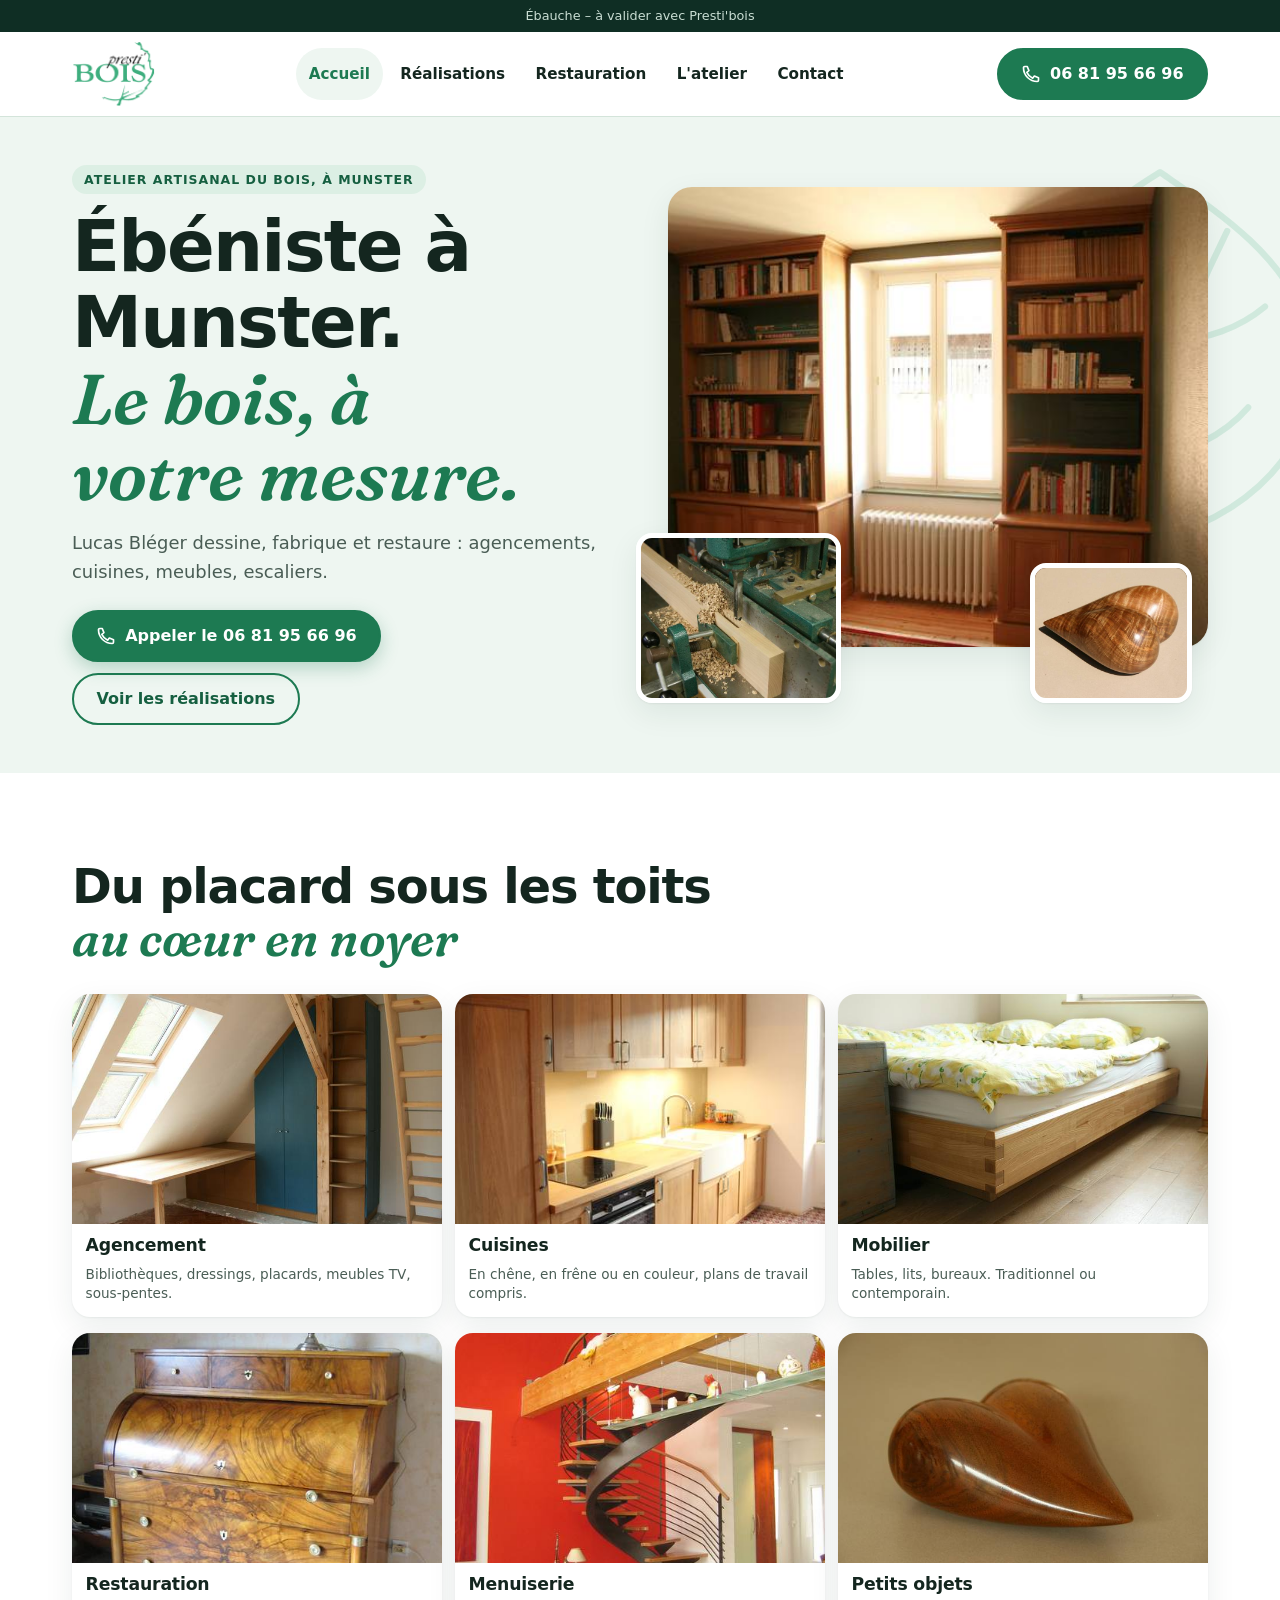
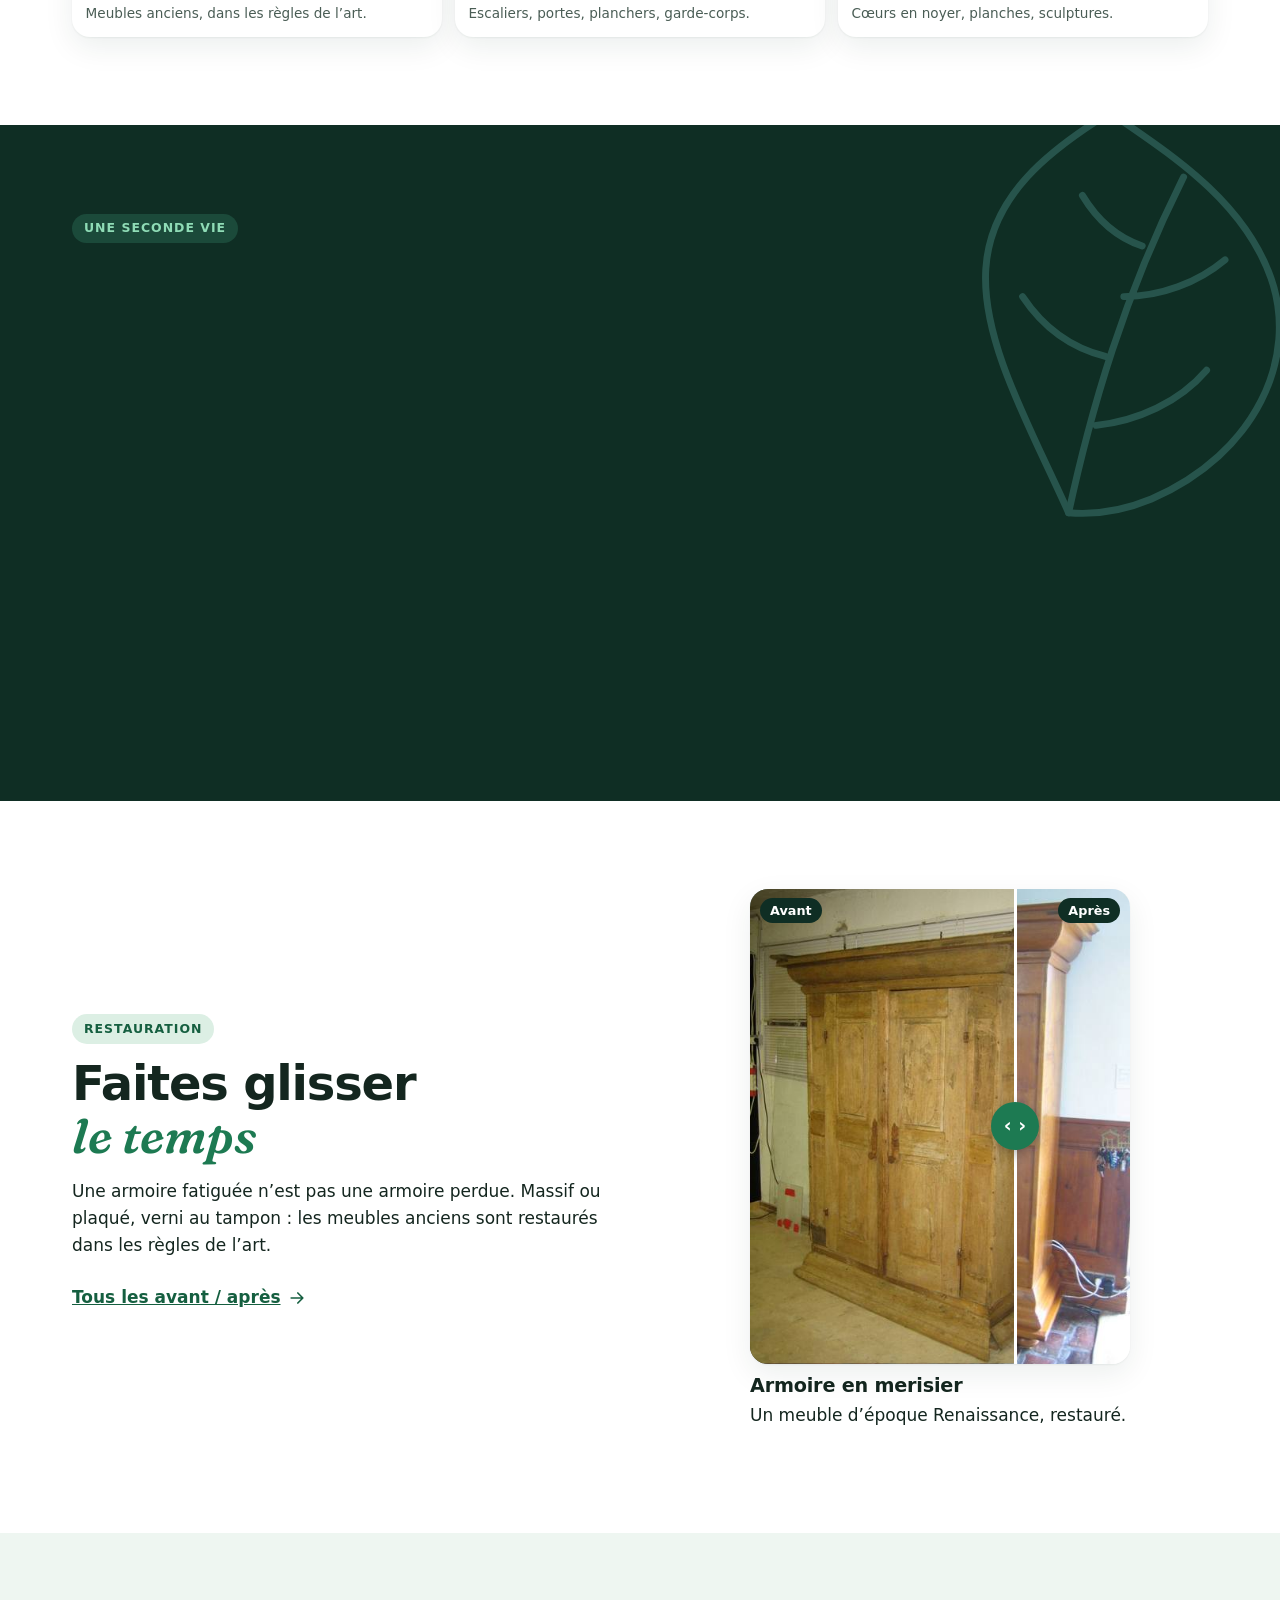
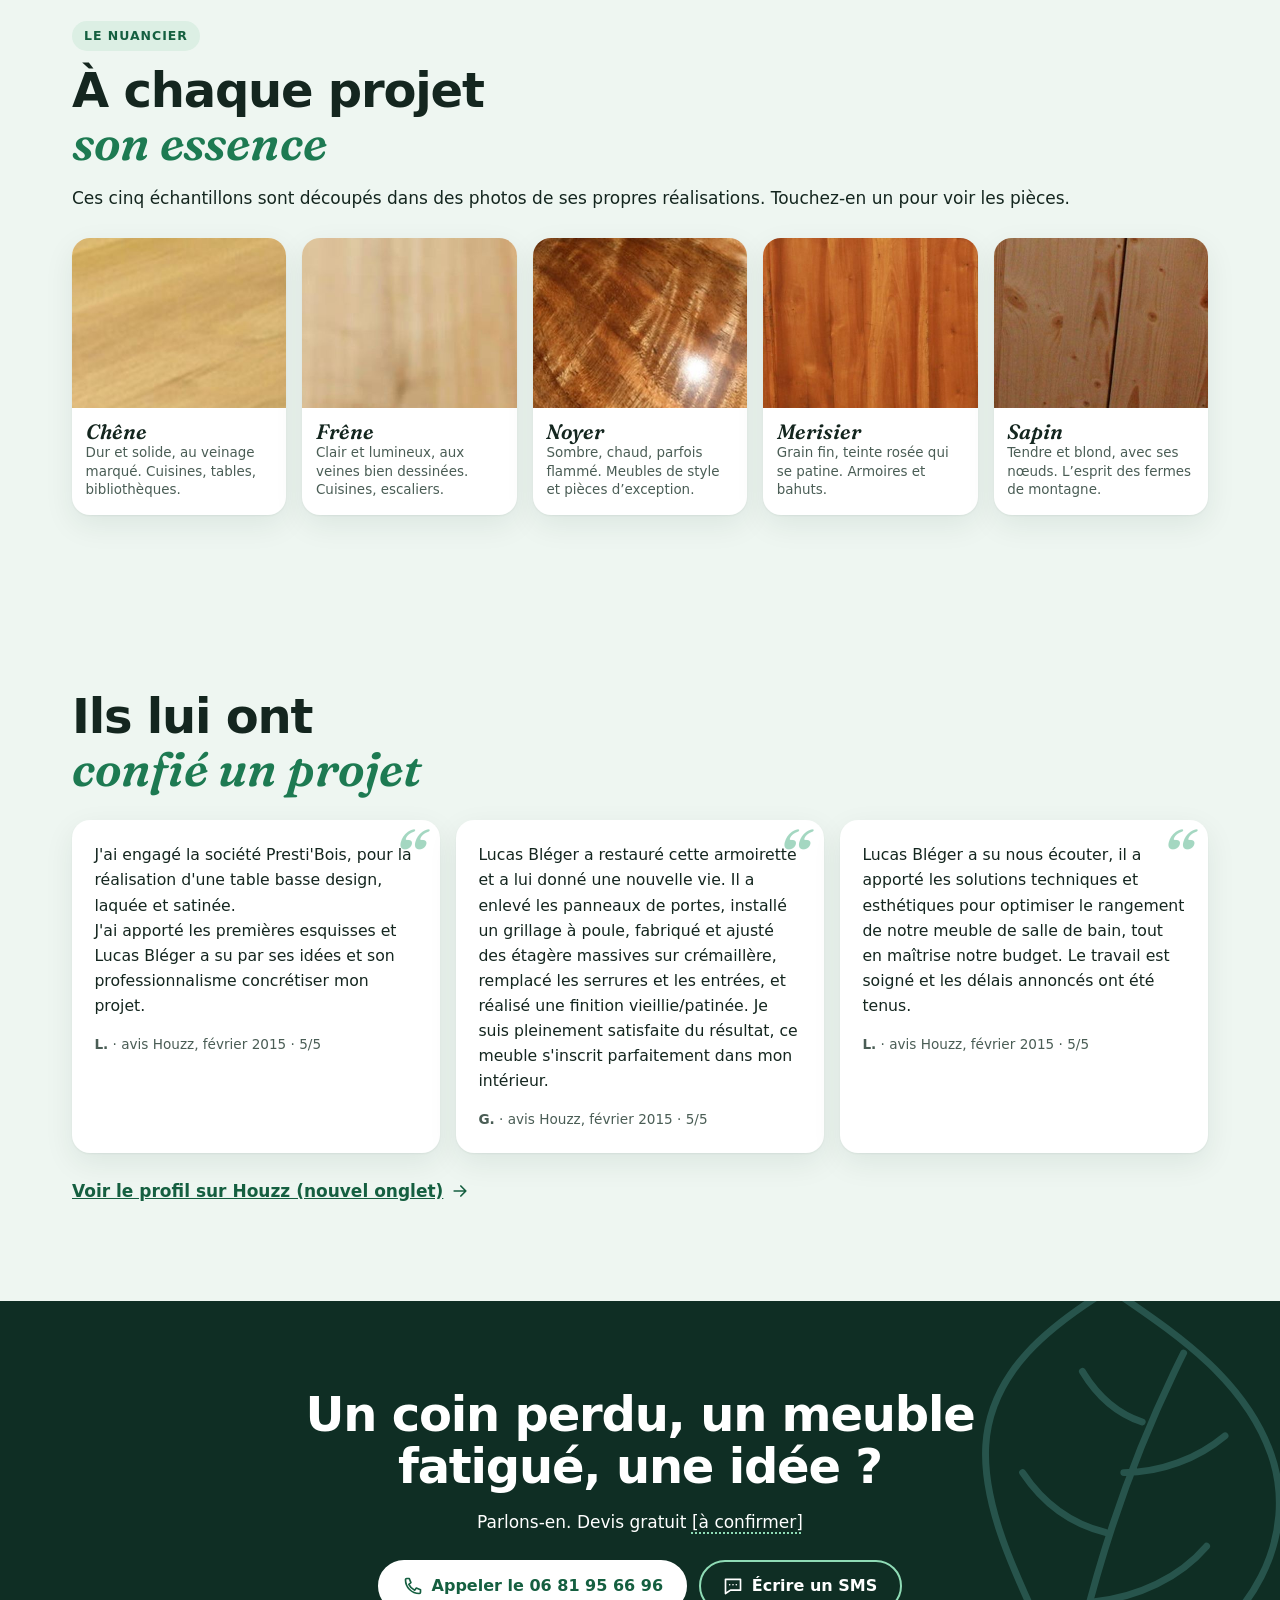
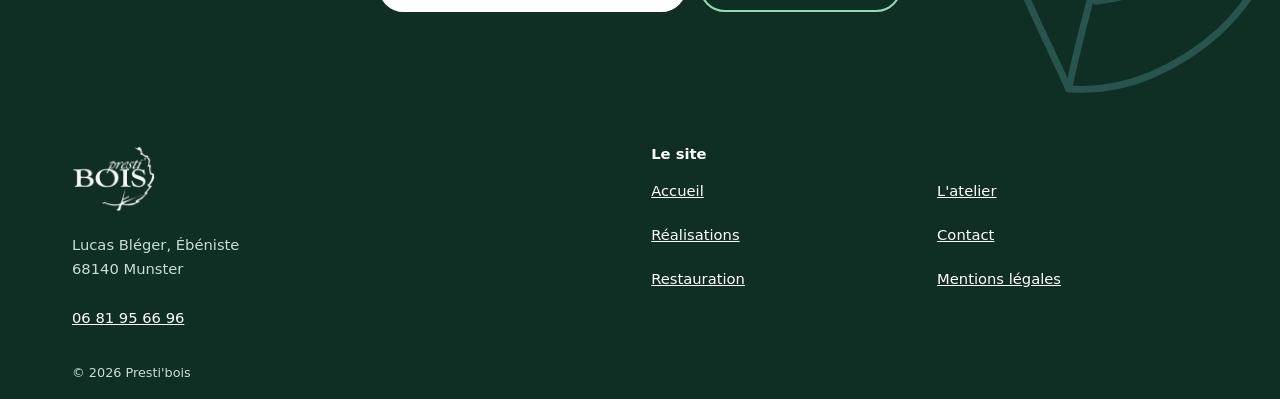
==== commit f6f08009: "Animations simples (désactivées si animations réduites) Co-Authored-By: Claude Opus 5.5 <noreply@ant" ====
--- a/index.html
+++ b/index.html
@@ -36,7 +36,7 @@
   <link rel="icon" href="assets/img/favicon.svg" type="image/svg+xml">
   <!-- Police hébergée avec le site : aucune requête vers Google -->
   <link rel="preload" href="assets/fonts/fraunces-600-italic.woff2" as="font" type="font/woff2" crossorigin>
-  <link rel="stylesheet" href="assets/css/style.css?v=83d77ba3">
+  <link rel="stylesheet" href="assets/css/style.css?v=8c0f5561">
   <style>
     :root {
       --nuit: #0f2e24;
@@ -69,7 +69,7 @@
 }
 </script>
   <script>document.documentElement.classList.add('js');</script>
-  <script src="assets/js/main.js?v=c942ea64" defer></script>
+  <script src="assets/js/main.js?v=21047d55" defer></script>
 </head>
 <body class="page-accueil">
   <a class="evitement" href="#contenu">Aller au contenu</a>
--- a/assets/css/style.css
+++ b/assets/css/style.css
@@ -163,6 +163,8 @@
 
 /* 3. EN-TÊTE, MENU ---------------------------------------------------------- */
 .entete { position: relative; z-index: 30; background: rgba(255, 255, 255, 0.94); border-bottom: 1px solid var(--trait); }
+/* Posée par main.js dès qu'on a un peu défilé : l'en-tête se détache de la page */
+.entete.a-defile { box-shadow: 0 6px 24px rgba(15, 46, 36, 0.1); }
 .js .entete { position: -webkit-sticky; position: sticky; top: 0; -webkit-backdrop-filter: blur(10px); backdrop-filter: blur(10px); }
 .entete__ligne { display: flex; flex-wrap: wrap; align-items: center; justify-content: space-between; min-height: 70px; }
 .marque { display: inline-flex; align-items: center; min-height: 44px; padding: 0.35rem 0; }
@@ -502,13 +504,56 @@
   .entete__tel { display: inline-flex; white-space: nowrap; box-shadow: none; }
 }
 
-/* 11. ANIMATIONS : seulement si le visiteur les accepte --------------------- */
+/* 11. ANIMATIONS ----------------------------------------------------------
+   Toutes ici, et seulement si le visiteur n'a pas demandé « réduire les animations ».
+   Courtes (moins d'une seconde), jamais en boucle. Sans JS, rien n'est caché :
+   les apparitions au défilement ne sont préparées que par main.js. */
 @media (prefers-reduced-motion: no-preference) {
-  .bouton { transition: background-color 0.2s, border-color 0.2s, transform 0.2s; }
+  .entete { transition: box-shadow 0.3s; }
+  .bouton { transition: background-color 0.2s, border-color 0.2s, box-shadow 0.2s, transform 0.2s; }
   .bouton:active { transform: translateY(1px); }
+  .lien .icone { transition: transform 0.2s; }
+  .lien:hover .icone { transform: translateX(4px); }
+
   @media (hover: hover) {
-    .metier, .essence, .chantier img { transition: transform 0.3s ease-out, box-shadow 0.3s ease-out; }
-    .metier:hover, .essence:hover { transform: translateY(-4px); box-shadow: 0 2px 4px rgba(15, 46, 36, 0.06), 0 18px 40px rgba(15, 46, 36, 0.14); }
-    .chantier a:hover img { transform: scale(1.04); }
+    .bouton--action:hover { transform: translateY(-2px); box-shadow: 0 10px 24px rgba(29, 122, 82, 0.32); }
+    .metier, .essence, .avis figure, .chantier img { transition: transform 0.3s ease-out, box-shadow 0.3s ease-out; }
+    .metier:hover, .essence:hover, .avis figure:hover { transform: translateY(-4px); box-shadow: 0 2px 4px rgba(15, 46, 36, 0.06), 0 18px 40px rgba(15, 46, 36, 0.14); }
+    .chantier a:hover img { transform: scale(1.05); }
   }
-}
+
+  /* --- Haut de l'accueil : le texte monte, puis les photos arrivent l'une après l'autre --- */
+  .hero__texte > * { animation: monter 0.7s cubic-bezier(.2, .7, .2, 1) both; }
+  .hero__texte > :nth-child(2) { animation-delay: 0.08s; }
+  .hero__texte > :nth-child(3) { animation-delay: 0.16s; }
+  .hero__texte > :nth-child(4) { animation-delay: 0.24s; }
+  .hero__grande { animation: apparaitre 0.9s ease-out 0.15s both; }
+  .hero__detail { animation: monter 0.7s cubic-bezier(.2, .7, .2, 1) 0.45s both; }
+  .hero__objet { animation: monter 0.7s cubic-bezier(.2, .7, .2, 1) 0.6s both; }
+  /* La feuille en filigrane se pose doucement, une seule fois */
+  .hero::before, .titre-page::before { animation: feuille 1.4s ease-out both; }
+
+  /* --- Apparition au défilement : main.js pose .apparait, puis .est-visible --- */
+  .apparait {
+    opacity: 0;
+    transform: translateY(24px);
+    transition: opacity 0.6s ease-out, transform 0.6s cubic-bezier(.2, .7, .2, 1);
+    transition-delay: calc(var(--rang, 0) * 80ms);
+  }
+  .apparait.est-visible { opacity: 1; transform: none; }
+
+  /* --- Galerie : les cartes affichées par un filtre arrivent en douceur --- */
+  .chantier.entre { animation: monter 0.45s ease-out both; animation-delay: calc(var(--rang, 0) * 35ms); }
+
+  @keyframes monter {
+    from { opacity: 0; transform: translateY(18px); }
+    to { opacity: 1; transform: none; }
+  }
+  @keyframes apparaitre {
+    from { opacity: 0; transform: scale(1.04); }
+    to { opacity: 1; transform: none; }
+  }
+  @keyframes feuille {
+    from { opacity: 0; transform: rotate(-12deg) scale(0.92); }
+  }
+}
